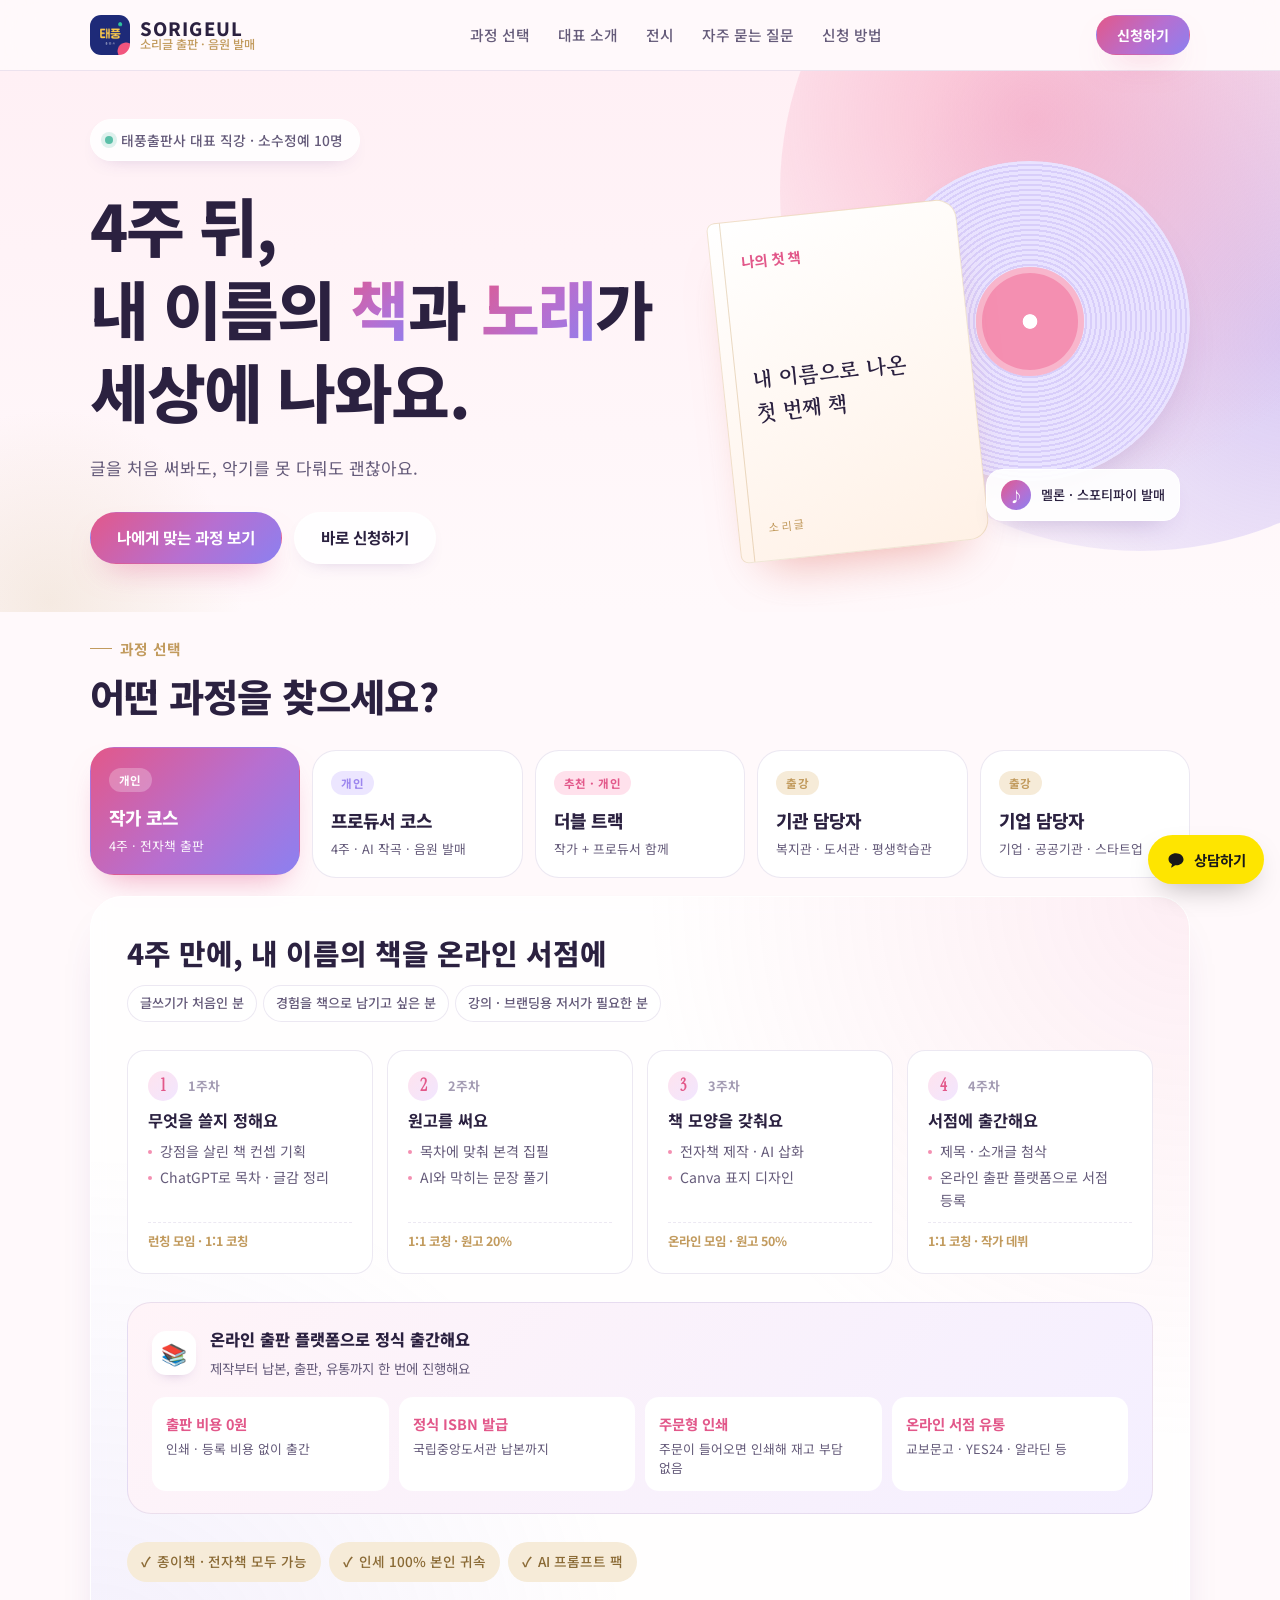
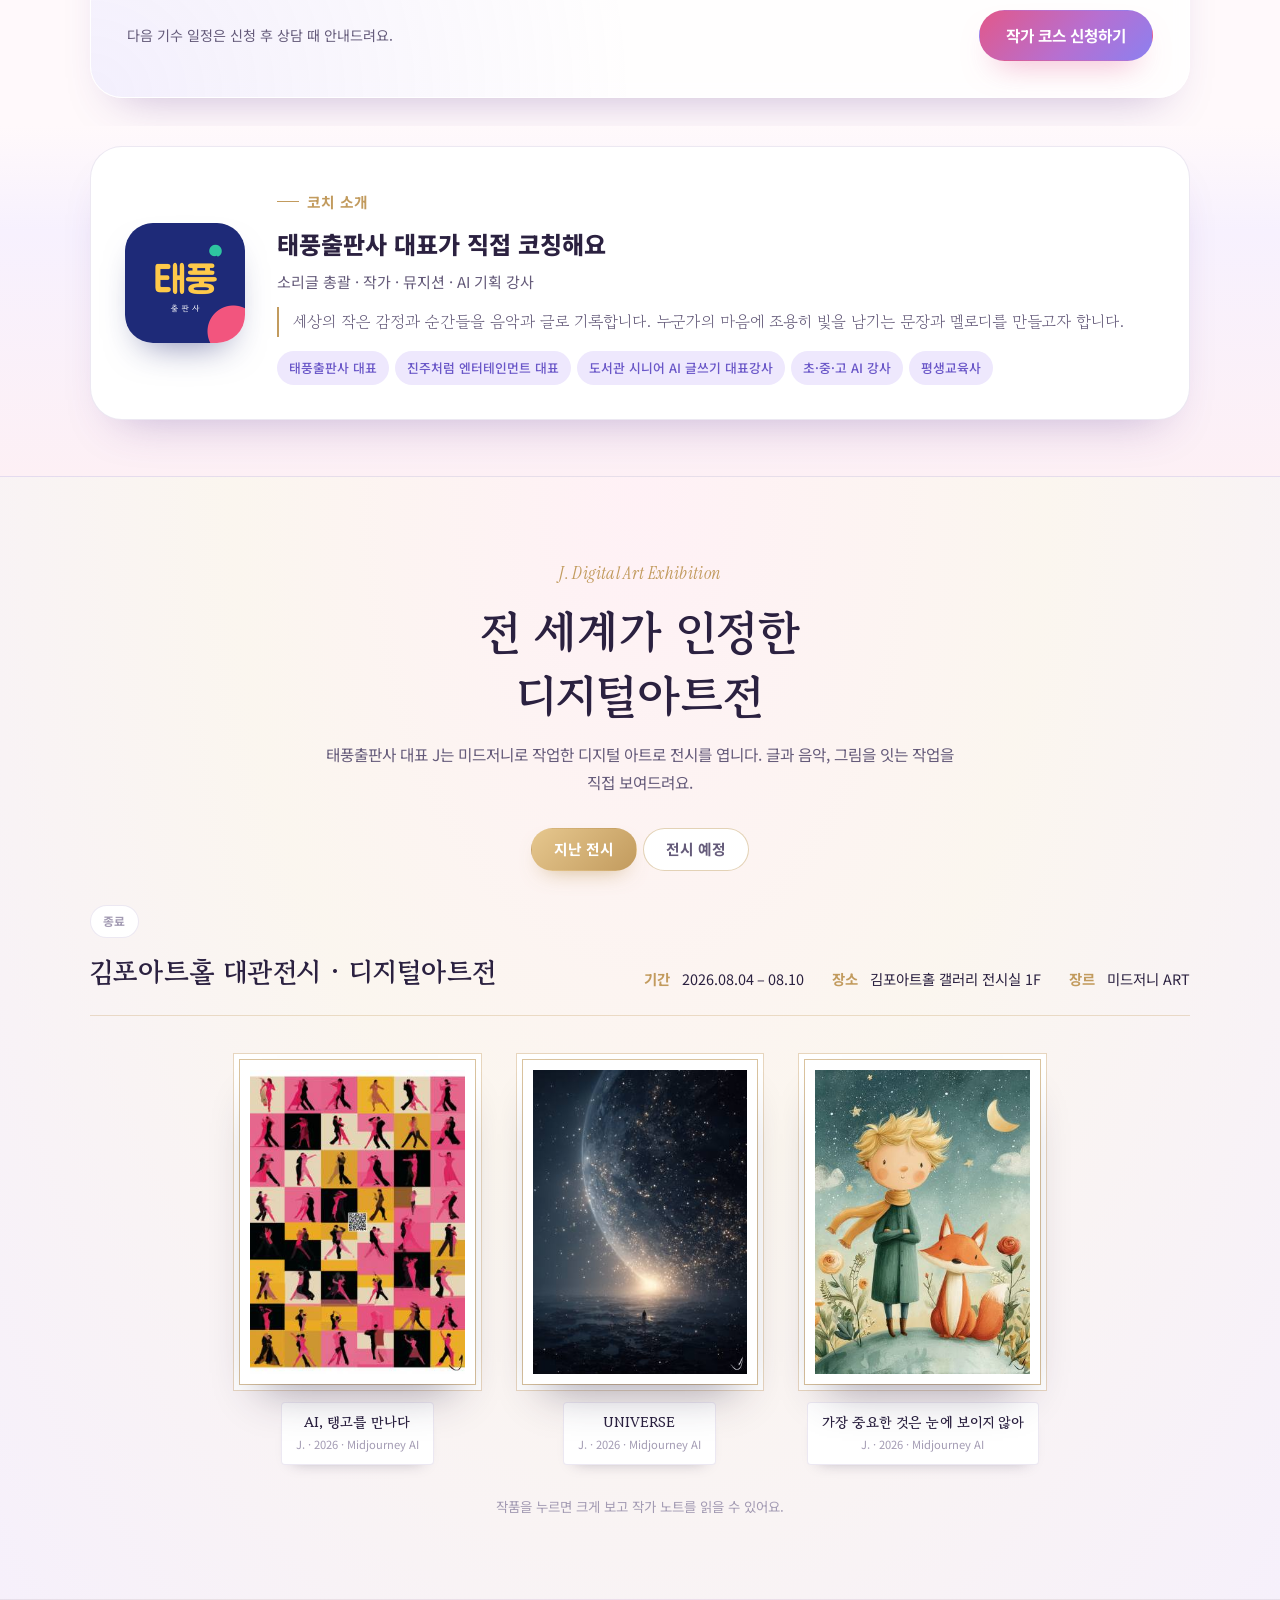
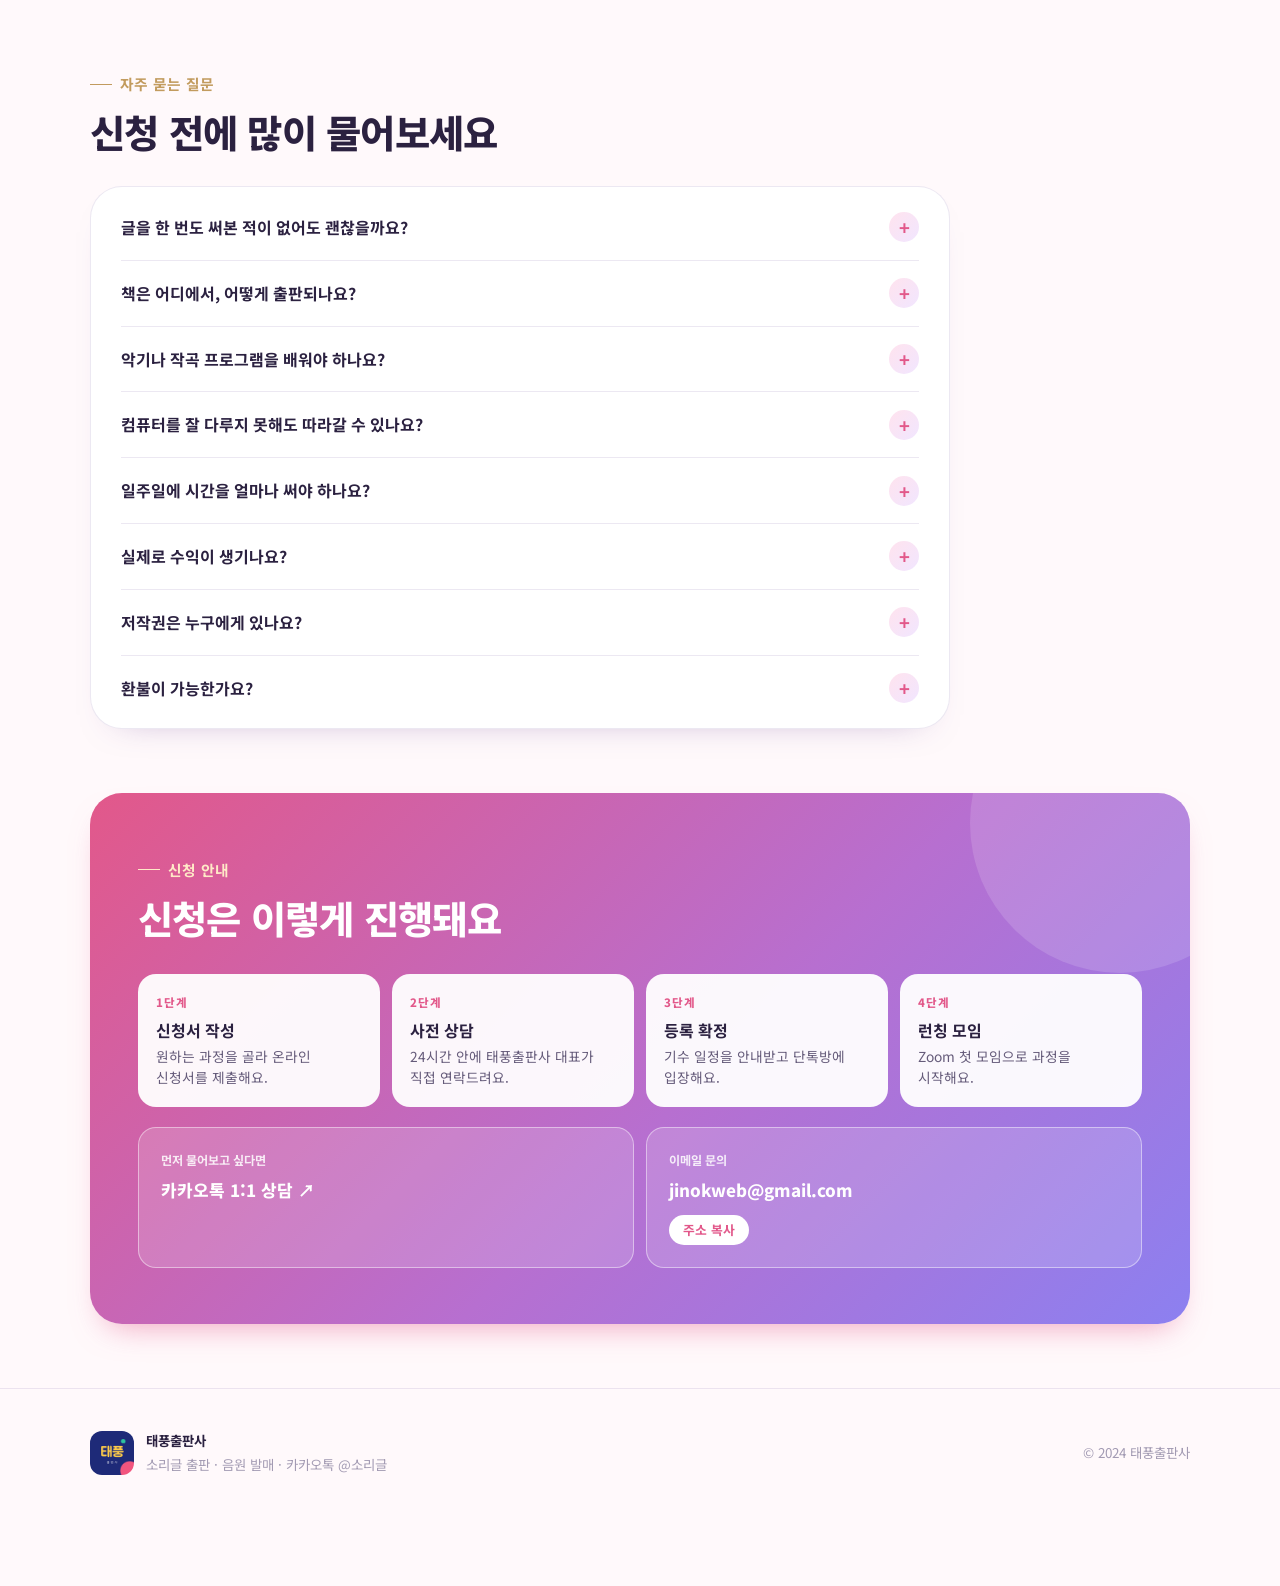
==== index.html @ a5bc56fc "신청하기 버튼 누르면 상담 선택창 바로 열기" ====
<!doctype html>
<html lang="ko">
<head>
<meta charset="utf-8">
<meta name="viewport" content="width=device-width, initial-scale=1, viewport-fit=cover">
<meta name="description" content="태풍출판사 대표가 직접 이끄는 소수정예 AI 전자책 출판 · 음원 발매 과정. 4주 만에 교보·YES24 출간, 멜론·스포티파이 발매.">
<meta property="og:title" content="소리글 · 태풍출판사">
<meta property="og:description" content="4주 뒤, 내 이름의 책과 노래가 세상에 나와요.">
<meta property="og:url" content="https://www.sorigeul.co.kr">
<meta property="og:type" content="website">
<link rel="canonical" href="https://www.sorigeul.co.kr">
<title>소리글 · 태풍출판사</title>
<meta name="color-scheme" content="light">
<link rel="preconnect" href="https://fonts.googleapis.com">
<link rel="preconnect" href="https://fonts.gstatic.com" crossorigin>
<link rel="stylesheet" href="https://fonts.googleapis.com/css2?family=Noto+Sans+KR:wght@400;500;700;800&family=Gowun+Batang:wght@400;700&family=Instrument+Serif:ital@0;1&display=swap">
<style>
/* Layout: 블러시 로즈 → 라벤더 그라데이션 위에 반투명 화이트 카드. 딥 플럼 잉크와 샴페인 골드로 고급스럽게.
   흐름: 무엇인가(히어로) → 어떤 과정(5개 카드) → 진행·가격(패널) → 증거(숫자·후기) → 디렉터 J 작품 → 질문 → 신청. 라이트 단일 테마. */
:root{
  color-scheme:light;
  --bg:#FFF9FB;
  --blush:#FDEAF1;
  --lav:#EEE8FD;
  --glass:rgba(255,255,255,.78);
  --card:#FFFFFF;
  --plum:#2B2140;
  --ink-2:#655B7A;
  --ink-3:#A39BB3;
  --line:rgba(120,90,160,.14);
  --rose:#E2588A;
  --rose-2:#F48FB1;
  --rose-soft:#FFE1EC;
  --lilac:#9C86EE;
  --lilac-soft:#ECE6FF;
  --gold:#C29B5E;
  --gold-soft:#F6EBD8;
  --mint:#5BBFA8;
  --grad:linear-gradient(135deg,#E2588A 0%,#B76FD0 55%,#8C80F0 100%);
  --grad-soft:linear-gradient(135deg,#FFE3EE 0%,#F1E6FF 100%);
  --shadow:0 24px 48px -28px rgba(90,50,140,.38);
  --shadow-rose:0 16px 32px -16px rgba(226,88,138,.6);
  --f-sans:"Noto Sans KR","Apple SD Gothic Neo","Malgun Gothic",system-ui,sans-serif;
  --f-serif:"Gowun Batang","Nanum Myeongjo",serif;
  --f-latin:"Instrument Serif",Georgia,serif;
  --r-xl:32px; --r-lg:24px; --r-md:18px;
  --w:1140px;
}
*{box-sizing:border-box}
[hidden]{display:none!important}
body{margin:0}
img{max-width:100%}
html{scroll-behavior:smooth;scroll-padding-top:84px}
@media (prefers-reduced-motion:reduce){html{scroll-behavior:auto}*{animation:none!important;transition:none!important}}
body{background:var(--bg);color:var(--plum);font-family:var(--f-sans);font-size:16px;line-height:1.75;word-break:keep-all;overflow-wrap:break-word;-webkit-font-smoothing:antialiased}
a{color:inherit}
h1,h2,h3,h4{margin:0;text-wrap:balance}
p{margin:0}
ul,ol{margin:0;padding:0;list-style:none}
button{font-family:inherit}
:focus-visible{outline:2px solid var(--rose);outline-offset:3px;border-radius:8px}

.wrap{max-width:var(--w);margin:0 auto;padding-left:max(20px,env(safe-area-inset-left,0px));padding-right:max(20px,env(safe-area-inset-right,0px))}
section{padding-block:64px;position:relative}
@media (max-width:640px){section{padding-block:40px}body{font-size:15px}}
.eyebrow{display:inline-flex;align-items:center;gap:8px;font-family:var(--f-sans);font-weight:700;font-size:.92rem;letter-spacing:.02em;color:var(--gold);margin-bottom:8px}
.eyebrow::before{content:"";width:22px;height:1px;background:var(--gold)}
.h2{font-weight:800;font-size:clamp(1.6rem,3.6vw,2.4rem);line-height:1.38;letter-spacing:-.02em}
.h2 em{font-style:normal;background:var(--grad);-webkit-background-clip:text;background-clip:text;color:transparent}
.sec-head{margin-bottom:28px}
.sec-head .lead{margin-top:12px;color:var(--ink-2);max-width:56ch}
@media (max-width:640px){.sec-head{margin-bottom:0}}

.btn{display:inline-flex;align-items:center;justify-content:center;gap:8px;font:700 .98rem/1 var(--f-sans);text-decoration:none;padding:17px 26px;border-radius:999px;border:1px solid transparent;cursor:pointer;transition:transform .2s ease,box-shadow .2s ease}
.btn:hover{transform:translateY(-2px)}
.btn-grad{background:var(--grad);color:#fff;box-shadow:var(--shadow-rose)}
.btn-glass{background:rgba(255,255,255,.85);border-color:rgba(255,255,255,.9);color:var(--plum);box-shadow:0 8px 20px -14px rgba(90,50,140,.35)}
.btn-plum{background:var(--plum);color:#fff}

/* header */
header{position:sticky;top:env(safe-area-inset-top,0px);z-index:40;background:rgba(255,249,251,.82);backdrop-filter:blur(16px);-webkit-backdrop-filter:blur(16px);border-bottom:1px solid var(--line)}
.nav{display:flex;align-items:center;justify-content:space-between;height:70px;gap:16px}
.logo{display:flex;align-items:center;gap:10px;text-decoration:none}
.logo img{width:40px;height:40px;border-radius:11px;display:block}
.logo b{display:block;font-weight:800;font-size:1.2rem;line-height:1.1}
.logo b.wm{letter-spacing:.06em;font-size:1.15rem}
.logo small{display:block;font-size:.76rem;font-weight:500;color:var(--gold);line-height:1.1}
.menu{display:flex;gap:28px;font-size:.92rem;font-weight:500;color:var(--ink-2)}
.menu a{text-decoration:none}
.menu a:hover{color:var(--rose)}
.nav-r{display:flex;align-items:center;gap:10px}
.nav-r .btn{padding:12px 20px;font-size:.88rem}
.burger{display:none;width:44px;height:44px;border-radius:14px;border:1px solid var(--line);background:#fff;cursor:pointer;place-items:center}
.burger span{display:block;width:18px;height:2px;border-radius:2px;background:var(--plum);position:relative}
.burger span::before,.burger span::after{content:"";position:absolute;left:0;width:18px;height:2px;border-radius:2px;background:var(--plum);transition:transform .2s}
.burger span::before{top:-6px}.burger span::after{top:6px}
.burger[aria-expanded="true"] span{background:transparent}
.burger[aria-expanded="true"] span::before{transform:translateY(6px) rotate(45deg)}
.burger[aria-expanded="true"] span::after{transform:translateY(-6px) rotate(-45deg)}
.drawer{border-top:1px solid var(--line);background:#fff}
.drawer ul{display:grid;padding-block:6px 14px}
.drawer a{display:block;padding:14px 4px;text-decoration:none;font-size:1.02rem;font-weight:500;border-bottom:1px solid var(--line)}
.drawer .btn{width:100%;margin:0 0 18px}
@media (max-width:920px){.menu{display:none}.burger{display:grid}}
@media (max-width:420px){.nav-r .btn{display:none}}
@media (min-width:921px){.drawer{display:none!important}}

/* hero */
.hero{padding-block:48px 48px;overflow:hidden;background:linear-gradient(180deg,#FFF0F5 0%,var(--bg) 100%)}
.hero::before{content:"";position:absolute;width:720px;height:720px;right:-220px;top:-240px;border-radius:50%;background:radial-gradient(circle at 35% 40%,rgba(244,143,177,.55),transparent 60%),radial-gradient(circle at 72% 70%,rgba(156,134,238,.4),transparent 60%);pointer-events:none}
.hero::after{content:"";position:absolute;width:420px;height:420px;left:-160px;bottom:-200px;border-radius:50%;background:radial-gradient(circle,rgba(194,155,94,.16),transparent 65%);pointer-events:none}
.hero-grid{position:relative;z-index:1;display:grid;grid-template-columns:1.1fr .9fr;gap:40px;align-items:center}
@media (max-width:900px){.hero-grid{grid-template-columns:1fr;gap:28px}}
.badge{display:inline-flex;align-items:center;gap:8px;background:rgba(255,255,255,.88);border:1px solid #fff;border-radius:999px;padding:8px 16px 8px 10px;font-size:.86rem;font-weight:500;color:var(--ink-2);box-shadow:0 8px 20px -14px rgba(90,50,140,.35)}
.badge i{width:8px;height:8px;border-radius:50%;background:var(--mint);box-shadow:0 0 0 4px rgba(91,191,168,.2);margin-left:4px}
.hero h1{font-weight:800;font-size:clamp(2.2rem,5.6vw,4rem);line-height:1.3;letter-spacing:-.03em;margin-top:22px}
.hero h1 em{font-style:normal;background:var(--grad);-webkit-background-clip:text;background-clip:text;color:transparent}
.hero .sub{margin-top:20px;font-size:1.06rem;color:var(--ink-2);max-width:40ch}
.hero-cta{display:flex;flex-wrap:wrap;gap:12px;margin-top:30px}
@media (max-width:520px){.hero-cta .btn{flex:1 1 100%}}
.duo{position:relative;height:420px;min-width:0}
@media (max-width:900px){.duo{height:300px;max-width:420px;width:100%;margin:0 auto}}
.record{position:absolute;right:0;top:30px;width:min(320px,74%);aspect-ratio:1;border-radius:50%;background:repeating-radial-gradient(circle,#D8CEFA 0 2px,#E9E3FF 2px 5px);box-shadow:var(--shadow);animation:spin 22s linear infinite}
.record::after{content:"";position:absolute;inset:33%;border-radius:50%;background:radial-gradient(circle,#fff 0 9%,var(--rose-2) 10% 100%);box-shadow:inset 0 0 0 6px rgba(255,255,255,.35)}
@keyframes spin{to{transform:rotate(360deg)}}
.book{position:absolute;left:2%;bottom:0;width:min(250px,58%);aspect-ratio:3/4.1;border-radius:8px 20px 20px 8px;background:linear-gradient(160deg,#FFFFFF 0%,#FFF1E6 100%);border:1px solid rgba(194,155,94,.25);box-shadow:0 30px 50px -28px rgba(226,120,110,.6);padding:28px 22px 22px 30px;display:flex;flex-direction:column;justify-content:space-between;transform:rotate(-6deg)}
.book::before{content:"";position:absolute;left:12px;top:0;bottom:0;width:1px;background:rgba(194,155,94,.35)}
.book small{font-weight:700;color:var(--rose);font-size:.9rem}
.book strong{font-family:var(--f-serif);font-size:clamp(1.05rem,2.6vw,1.35rem);line-height:1.5}
.book span{font-size:.7rem;letter-spacing:.2em;color:var(--gold)}
.chip-float{position:absolute;right:2%;bottom:30px;display:flex;align-items:center;gap:10px;background:rgba(255,255,255,.92);border:1px solid #fff;border-radius:16px;padding:10px 14px;font-size:.82rem;font-weight:500;box-shadow:0 14px 28px -18px rgba(90,50,140,.45)}
.chip-float i{width:30px;height:30px;border-radius:50%;background:var(--grad);display:grid;place-items:center;color:#fff;font-style:normal;font-size:.9rem}

/* course picker */
.picker{padding-top:16px;padding-bottom:28px;background:var(--bg)}
#works{padding-top:20px;padding-bottom:56px}
@media (max-width:640px){#works{padding-bottom:36px}}
.cards{display:grid;grid-template-columns:repeat(5,1fr);gap:12px}
@media (max-width:900px){.cards{grid-template-columns:repeat(2,1fr)}.pc.double{grid-column:span 2}}
.pc{position:relative;display:flex;flex-direction:column;align-items:flex-start;gap:6px;text-align:left;background:var(--card);border:1px solid var(--line);border-radius:var(--r-lg);padding:20px 18px 18px;cursor:pointer;transition:transform .2s ease,box-shadow .2s ease,border-color .2s ease;min-width:0;color:var(--plum)}
.pc:hover{transform:translateY(-3px);box-shadow:var(--shadow)}
.pc .who{font-size:.72rem;font-weight:700;letter-spacing:.04em;padding:4px 10px;border-radius:999px;background:var(--lilac-soft);color:var(--lilac)}
.pc.inst .who,.pc.biz .who{background:var(--gold-soft);color:var(--gold)}
.pc.double .who{background:var(--rose-soft);color:var(--rose)}
.pc b{font-weight:800;font-size:1.12rem;margin-top:6px}
.pc small{font-size:.8rem;color:var(--ink-2);line-height:1.5}
.pc .price-mini{margin-top:auto;padding-top:8px;font-size:.84rem;font-weight:700;color:var(--rose)}
.pc.inst .price-mini,.pc.biz .price-mini{color:var(--gold)}
.pc[aria-selected="true"]{background:var(--grad);border-color:transparent;color:#fff;box-shadow:var(--shadow-rose);transform:translateY(-3px)}
.pc[aria-selected="true"] small,.pc[aria-selected="true"] .price-mini{color:rgba(255,255,255,.92)}
.pc[aria-selected="true"] .who{background:rgba(255,255,255,.25);color:#fff}

.panel{margin-top:18px;background:var(--glass);backdrop-filter:blur(10px);-webkit-backdrop-filter:blur(10px);border:1px solid #fff;border-radius:var(--r-xl);padding:36px;box-shadow:var(--shadow);display:grid;gap:28px;background-image:radial-gradient(circle at 100% 0%,rgba(244,143,177,.14),transparent 40%),radial-gradient(circle at 0% 100%,rgba(156,134,238,.12),transparent 40%)}
@media (max-width:640px){.panel{padding:24px 18px;border-radius:var(--r-lg)}}
.p-head{display:grid;grid-template-columns:1fr auto;gap:20px;align-items:end}
@media (max-width:640px){.p-head{grid-template-columns:1fr}}
.p-head h3{font-weight:800;font-size:clamp(1.35rem,2.8vw,1.8rem);line-height:1.4}
.tags{display:flex;flex-wrap:wrap;gap:6px;margin-top:12px}
.tags span{font-size:.82rem;font-weight:500;padding:6px 12px;border-radius:999px;background:#fff;border:1px solid var(--line);color:var(--ink-2)}
.price-box{background:#fff;border:1px solid var(--line);border-radius:var(--r-md);padding:16px 22px;text-align:right;min-width:190px}
@media (max-width:640px){.price-box{text-align:left}}
.price-box s{font-size:.82rem;color:var(--ink-3)}
.price-box b{display:block;font-weight:800;font-size:2.1rem;line-height:1.15;background:var(--grad);-webkit-background-clip:text;background-clip:text;color:transparent;font-variant-numeric:tabular-nums}
.price-box b small{font-size:1rem}
.price-box em{font-style:normal;font-size:.74rem;font-weight:700;color:var(--gold)}
.steps4{display:grid;grid-template-columns:repeat(4,1fr);gap:14px;position:relative}
.steps4.three{grid-template-columns:repeat(3,1fr)}
@media (max-width:900px){.steps4,.steps4.three{grid-template-columns:repeat(2,1fr)}}
@media (max-width:520px){.steps4,.steps4.three{grid-template-columns:1fr}}
.st{background:#fff;border:1px solid var(--line);border-radius:var(--r-md);padding:20px;display:flex;flex-direction:column;gap:8px;min-width:0}
.st .num{display:flex;align-items:center;gap:10px;font-size:.8rem;font-weight:700;color:var(--ink-3)}
.st .num i{width:30px;height:30px;border-radius:50%;background:var(--grad-soft);color:var(--rose);display:grid;place-items:center;font-style:normal;font-family:var(--f-latin);font-size:1.05rem}
.st h4{font-weight:700;font-size:1.02rem;line-height:1.45}
.st li{font-size:.88rem;color:var(--ink-2);line-height:1.6;padding-left:12px;position:relative;margin-bottom:3px}
.st li::before{content:"";position:absolute;left:0;top:.68em;width:4px;height:4px;border-radius:50%;background:var(--rose-2)}
.st .out{margin-top:auto;font-size:.78rem;font-weight:700;color:var(--gold);padding-top:8px;border-top:1px dashed var(--line)}
.facts{display:grid;grid-template-columns:repeat(4,1fr);gap:12px}
@media (max-width:780px){.facts{grid-template-columns:repeat(2,1fr)}}
.facts div{background:#fff;border:1px solid var(--line);border-radius:var(--r-md);padding:16px 18px;min-width:0}
.facts small{display:block;font-size:.76rem;font-weight:700;color:var(--gold)}
.facts b{font-weight:500;font-size:.92rem;line-height:1.55}
.perks{display:flex;flex-wrap:wrap;gap:8px}
.perks span{display:inline-flex;align-items:center;gap:6px;font-size:.85rem;font-weight:500;padding:8px 14px;border-radius:999px;background:var(--gold-soft);color:#8A6A35}
.perks span::before{content:"✓";font-weight:700}
.p-foot{display:flex;justify-content:space-between;align-items:center;gap:14px;flex-wrap:wrap}
.p-foot p{font-size:.88rem;color:var(--ink-2);flex:1 1 260px}
@media (max-width:520px){.p-foot .btn{width:100%}}
.dbl{display:grid;grid-template-columns:1fr 1fr;gap:14px}
@media (max-width:640px){.dbl{grid-template-columns:1fr}}
.dbl div{background:#fff;border:1px solid var(--line);border-radius:var(--r-md);padding:22px;min-width:0}
.dbl h4{font-weight:700;font-size:1.05rem;margin-bottom:4px}
.dbl p{font-size:.88rem;color:var(--ink-2)}
.dbl a{display:inline-block;margin-top:10px;font-size:.86rem;font-weight:700;color:var(--rose);text-decoration:none}

.panel{scroll-margin-top:90px}
.cards .panel{grid-column:1/-1;margin-top:4px}
.fab-wrap{position:fixed;right:calc(16px + env(safe-area-inset-right,0px));bottom:calc(16px + env(safe-area-inset-bottom,0px));z-index:30;display:flex;flex-direction:column;align-items:flex-end;gap:10px}
.fab-wrap .fab{position:static;border:0;cursor:pointer;font-family:var(--f-sans)}
.fab-sheet{width:min(300px,calc(100vw - 32px));background:#fff;border:1px solid var(--line);border-radius:22px;padding:14px;box-shadow:0 24px 50px -20px rgba(43,33,64,.45);display:grid;gap:8px;animation:pop .18s ease-out}
@keyframes pop{from{transform:translateY(8px);opacity:.6}}
.fs-q{font-size:.86rem;font-weight:700;color:var(--ink-2);padding:2px 6px 4px}
.fs-opt{display:grid;grid-template-columns:40px 1fr auto;gap:12px;align-items:center;padding:12px;border-radius:16px;background:var(--bg);border:1px solid var(--line);text-decoration:none;color:var(--plum);transition:border-color .2s,background .2s}
.fs-opt:hover{border-color:var(--rose-2);background:#fff}
.fs-ic{width:40px;height:40px;border-radius:12px;background:var(--grad-soft);display:grid;place-items:center;font-size:1.1rem}
.fs-opt b{display:block;font-size:.95rem;font-weight:700;line-height:1.3}
.fs-opt small{font-size:.76rem;color:var(--ink-3)}
.fs-opt i{font-style:normal;color:var(--rose);font-weight:700}
.pub{background:linear-gradient(135deg,#FFF4F8,#F4EFFF);border:1px solid var(--line);border-radius:var(--r-lg);padding:22px 24px;display:grid;gap:16px}
.pub-head{display:flex;gap:14px;align-items:center}
.pub-ic{width:44px;height:44px;border-radius:14px;background:#fff;display:grid;place-items:center;font-size:1.3rem;flex:none;box-shadow:0 6px 14px -10px rgba(90,50,140,.5)}
.pub-head b{display:block;font-weight:800;font-size:1.02rem}
.pub-head small{font-size:.84rem;color:var(--ink-2)}
.pub-list{display:grid;grid-template-columns:repeat(4,1fr);gap:10px}
@media (max-width:860px){.pub-list{grid-template-columns:1fr 1fr}}
.pub-list li{background:#fff;border-radius:14px;padding:14px;display:flex;flex-direction:column;gap:2px;min-width:0}
.pub-list b{font-size:.9rem;font-weight:700;color:var(--rose)}
.pub-list span{font-size:.8rem;color:var(--ink-2);line-height:1.5}
/* proof */
.proof-band{background:var(--grad);color:#fff;border-radius:var(--r-xl);padding:36px;display:grid;grid-template-columns:repeat(4,1fr);gap:16px;box-shadow:var(--shadow-rose);margin-bottom:28px}
@media (max-width:760px){.proof-band{grid-template-columns:repeat(2,1fr);padding:26px 20px}}
.proof-band b{display:block;font-weight:800;font-size:clamp(1.9rem,4vw,2.6rem);line-height:1.1;font-variant-numeric:tabular-nums}
.proof-band span{font-size:.86rem;opacity:.88}
.reviews{display:grid;grid-template-columns:repeat(3,1fr);gap:16px}
@media (max-width:900px){.reviews{grid-template-columns:1fr}}
.review{margin:0;background:#fff;border:1px solid var(--line);border-radius:var(--r-lg);padding:28px;display:flex;flex-direction:column;justify-content:space-between;gap:20px;box-shadow:0 16px 36px -30px rgba(90,50,140,.5)}
.review .stars{color:var(--gold);letter-spacing:3px;font-size:.92rem}
.review q{display:block;margin-top:10px;font-family:var(--f-serif);font-size:1.02rem;line-height:1.85;quotes:none}
.review figcaption{display:flex;align-items:center;gap:12px}
.av{width:42px;height:42px;border-radius:50%;display:grid;place-items:center;font-weight:700;color:#fff;flex:none;background:var(--grad)}
.review figcaption b{display:block;font-weight:700;font-size:.94rem;line-height:1.3}
.review figcaption span{font-size:.82rem;color:var(--ink-2)}

/* director & works */
.works-bg{background:linear-gradient(180deg,var(--bg) 0%,#F7F1FE 30%,#FDF0F5 100%)}
.director{display:grid;grid-template-columns:auto 1fr;gap:32px;align-items:center;background:#fff;border:1px solid var(--line);border-radius:var(--r-xl);padding:34px;box-shadow:var(--shadow);margin-bottom:0}
@media (max-width:720px){.director{grid-template-columns:1fr;padding:26px 20px;gap:18px;margin-bottom:28px}}
.dj{width:120px;height:120px;border-radius:28px;overflow:hidden;box-shadow:0 18px 36px -18px rgba(31,39,113,.6)}
.dj img{width:100%;height:100%;display:block}
@media (max-width:720px){.dj{width:84px;height:84px;border-radius:20px}}
.director h3{font-weight:800;font-size:1.5rem}
.director .role{color:var(--ink-2);font-size:.94rem;margin:4px 0 12px}
.director blockquote{margin:0 0 14px;font-family:var(--f-serif);font-size:1rem;line-height:1.85;color:var(--ink-2);padding-left:14px;border-left:2px solid var(--gold)}
.creds{display:flex;flex-wrap:wrap;gap:6px}
.creds span{font-size:.8rem;font-weight:500;padding:6px 12px;border-radius:999px;background:var(--lav);color:#6A57C8}

.w-title{display:flex;align-items:baseline;justify-content:space-between;gap:12px;flex-wrap:wrap;margin-bottom:22px}
.w-title h3{font-weight:800;font-size:1.35rem}
.w-title span{font-weight:700;color:var(--gold);font-size:.92rem}
.block{margin-bottom:72px}
@media (max-width:640px){.block{margin-bottom:52px}}

.expo{display:grid;grid-template-columns:.8fr 1.2fr;gap:28px;background:#fff;border:1px solid var(--line);border-radius:var(--r-xl);padding:30px;box-shadow:var(--shadow)}
@media (max-width:900px){.expo{grid-template-columns:1fr;padding:22px 18px}}
.expo-info{min-width:0;display:flex;flex-direction:column;gap:10px}
.expo-info .status{align-self:flex-start;font-size:.74rem;font-weight:700;padding:5px 12px;border-radius:999px;background:var(--gold-soft);color:#8A6A35}
.expo-info h4{font-weight:800;font-size:clamp(1.25rem,2.6vw,1.55rem);line-height:1.45}
.expo-info p{color:var(--ink-2);font-size:.92rem}
.expo-info dl{margin:8px 0 0}
.expo-info dl div{display:grid;grid-template-columns:52px 1fr;gap:10px;padding:9px 0;border-top:1px solid var(--line);font-size:.88rem}
.expo-info dt{color:var(--rose);font-weight:700}
.expo-info dd{margin:0}
.artworks{display:grid;grid-template-columns:repeat(3,1fr);gap:16px;min-width:0}
@media (max-width:560px){.artworks{grid-template-columns:1fr 1fr}.artworks .art:first-child{grid-column:span 2}}
.art{margin:0;min-width:0}
.art .frame{background:linear-gradient(160deg,#fff,var(--gold-soft));padding:8px;border-radius:6px;box-shadow:0 18px 30px -20px rgba(90,50,140,.5)}
.art img{display:block;width:100%;aspect-ratio:297/420;object-fit:cover;border-radius:2px;max-width:100%}
.artworks .art:first-child img{aspect-ratio:297/420}
@media (max-width:560px){.artworks .art:first-child img{aspect-ratio:4/5}}
.art figcaption{margin-top:10px}
.art figcaption b{display:block;font-family:var(--f-serif);font-weight:700;font-size:.92rem;line-height:1.45}
.art figcaption span{display:block;font-size:.76rem;color:var(--ink-3);line-height:1.55}

.shelf{display:grid;grid-template-columns:repeat(auto-fill,minmax(110px,128px));gap:20px 18px}
@media (min-width:1000px){.shelf{grid-template-columns:repeat(10,1fr);gap:20px 14px}}
@media (max-width:520px){.shelf{grid-template-columns:repeat(3,1fr);gap:16px 12px}}

.book-c{display:flex;flex-direction:column;gap:4px;text-decoration:none;min-width:0}
.bk{display:block;aspect-ratio:3/4.2;background:#fff;border-radius:4px 10px 10px 4px;box-shadow:10px 14px 26px -18px rgba(90,50,140,.6);overflow:hidden;transition:transform .3s ease;margin-bottom:10px;max-width:100%;border:1px solid var(--line)}
.book-c:hover .bk{transform:translateY(-5px) rotate(-1deg)}
.bk img{width:100%;height:100%;object-fit:contain;display:block;background:#fff}
.bk.type{display:flex;flex-direction:column;justify-content:space-between;padding:18px 14px;position:relative;background:linear-gradient(160deg,#3A2D5A,var(--plum));color:#F6EBD8}
.bk.type::before{content:"";position:absolute;inset:8px;border:1px solid rgba(194,155,94,.6);border-radius:2px 6px 6px 2px}
.bk.type.alt{background:var(--grad);color:#fff}
.bk.type.alt::before{border-color:rgba(255,255,255,.55)}
.bk.type em{position:relative;font-style:normal;font-family:var(--f-serif);font-weight:700;font-size:1.05rem;line-height:1.5}
.bk.type i{position:relative;font-style:normal;font-size:.55rem;letter-spacing:.22em;color:var(--gold)}
.bk.type.alt i{color:#fff}
.book-c b{font-weight:700;font-size:.8rem;line-height:1.4}
.book-c small{font-size:.68rem;color:var(--ink-3)}

.discs{display:grid;grid-template-columns:repeat(auto-fill,minmax(120px,140px));gap:20px 26px}

@media (max-width:520px){.discs{grid-template-columns:repeat(3,1fr);gap:16px 18px}}
.disc-c{display:flex;flex-direction:column;gap:3px;text-decoration:none;min-width:0}
.sl{position:relative;display:block;aspect-ratio:1;margin-bottom:12px;max-width:88%}
.sl::after{content:"";position:absolute;top:5%;bottom:5%;right:-12%;width:90%;border-radius:50%;background:repeating-radial-gradient(circle,#D8CEFA 0 2px,#E9E3FF 2px 4px);z-index:0;transition:transform .35s ease}
.sl::before{content:"";position:absolute;top:50%;right:-12%;width:28%;aspect-ratio:1;transform:translate(-112%,-50%);border-radius:50%;background:var(--rose-2);z-index:0;transition:transform .35s ease}
.disc-c:hover .sl::after{transform:translateX(10%)}
.disc-c:hover .sl::before{transform:translate(-80%,-50%)}
.sl img{position:relative;z-index:1;width:100%;height:100%;object-fit:cover;display:block;border-radius:6px;box-shadow:8px 12px 22px -14px rgba(90,50,140,.6)}
.disc-c small{font-weight:700;font-size:.7rem;color:var(--gold)}
.disc-c b{font-weight:700;font-size:.8rem;line-height:1.4}
.disc-c .go{font-size:.68rem;color:var(--ink-3)}
.also{display:flex;flex-wrap:wrap;gap:8px;margin-top:28px;align-items:center}
.also span{font-weight:700;font-size:.88rem;color:var(--gold);margin-right:4px}
.also a{text-decoration:none;font-size:.84rem;font-weight:500;padding:8px 14px;border-radius:999px;background:#fff;border:1px solid var(--line)}
.also a:hover{border-color:var(--rose-2);color:var(--rose)}

.channels{display:grid;grid-template-columns:repeat(3,1fr);gap:12px;margin-top:16px}
@media (max-width:820px){.channels{grid-template-columns:1fr}}
.ch{display:grid;grid-template-columns:42px 1fr auto;gap:12px;align-items:center;padding:14px 16px;border-radius:var(--r-md);background:#fff;border:1px solid var(--line);text-decoration:none;color:var(--plum);min-width:0}
.ch:hover{border-color:var(--rose-2)}
.ch .yt{width:42px;height:42px;border-radius:12px;background:#FF0033;color:#fff;display:grid;place-items:center;font-size:.9rem}
.ch b{display:block;font-size:.92rem;font-weight:700;line-height:1.3}
.ch small{font-size:.76rem;color:var(--ink-3)}
.ch i{font-style:normal;color:var(--rose);font-weight:700}

/* gallery (exhibition) — light */
.gallery{background:radial-gradient(ellipse at 50% 0%,#FFF1F6 0%,#FBF6EF 45%,#F6F0FB 100%);color:var(--plum);padding-block:80px;overflow:hidden;border-top:1px solid var(--line);border-bottom:1px solid var(--line)}
@media (max-width:640px){.gallery{padding-block:52px}}
.g-head{text-align:center;max-width:640px;margin:0 auto 32px}
.g-eyebrow{display:inline-block;font-family:var(--f-latin);font-style:italic;font-size:1.15rem;color:var(--gold);letter-spacing:.02em}
.g-head h2{font-family:var(--f-serif);font-weight:700;font-size:clamp(1.9rem,4.4vw,2.9rem);line-height:1.38;margin:10px 0 14px;color:var(--plum)}
.g-head p{color:var(--ink-2);font-size:.98rem}
.g-tabs{display:flex;justify-content:center;gap:6px;margin-bottom:34px}
.g-tab{font:700 .92rem/1 var(--f-sans);padding:13px 22px;border-radius:999px;border:1px solid rgba(194,155,94,.45);background:#fff;color:var(--ink-2);cursor:pointer;transition:background .2s,color .2s}
.g-tab:hover{border-color:var(--gold);color:var(--plum)}
.g-tab[aria-selected="true"]{background:linear-gradient(135deg,#E6C78E,#C29B5E);color:#fff;border-color:transparent;box-shadow:0 10px 22px -12px rgba(194,155,94,.8)}
.badge-gold{align-self:flex-start;display:inline-block;font-size:.74rem;font-weight:700;letter-spacing:.04em;padding:5px 12px;border-radius:999px;background:var(--gold-soft);color:#8A6A35;border:1px solid rgba(194,155,94,.35)}
.badge-gold.muted{background:#fff;color:var(--ink-3);border-color:var(--line)}
.next{display:grid;grid-template-columns:.85fr 1.15fr;gap:48px;align-items:center;background:#fff;border:1px solid rgba(194,155,94,.3);border-radius:28px;padding:40px;box-shadow:var(--shadow)}
@media (max-width:860px){.next{grid-template-columns:1fr;gap:28px;padding:26px 20px}}
.next-art{position:relative;justify-self:center;width:min(250px,72%)}
.next-frame{background:#fff;padding:12px;box-shadow:0 26px 50px -24px rgba(43,33,64,.45),0 0 0 1px rgba(194,155,94,.55);position:relative}
.next-frame img{display:block;width:100%;aspect-ratio:297/420;object-fit:cover;filter:blur(6px) saturate(1.1);max-width:100%}
.next-frame::after{content:"";position:absolute;inset:12px;background:linear-gradient(180deg,rgba(255,255,255,.1),rgba(43,33,64,.35))}
.next-tag{position:absolute;left:50%;top:50%;transform:translate(-50%,-50%);font-family:var(--f-latin);font-style:italic;font-size:1.6rem;color:#fff;white-space:nowrap;text-shadow:0 2px 12px rgba(0,0,0,.45)}
.next-info{display:flex;flex-direction:column;gap:14px;min-width:0}
.next-info h3{font-family:var(--f-serif);font-weight:700;font-size:clamp(1.5rem,3vw,2rem);line-height:1.35;color:var(--plum)}
.next-info h3 small{display:block;font-family:var(--f-sans);font-weight:500;font-size:.95rem;color:var(--gold);margin-top:4px}
.next-info p{color:var(--ink-2);font-size:.95rem}
.label-list{margin:4px 0 0;display:grid}
.label-list div{display:grid;grid-template-columns:56px 1fr;gap:12px;padding:10px 0;border-top:1px solid rgba(194,155,94,.25);font-size:.9rem}
.label-list dt{color:var(--gold);font-weight:700}
.label-list dd{margin:0;color:var(--plum)}
.label-list.inline{grid-template-columns:repeat(3,auto);gap:0 28px}
.label-list.inline div{grid-template-columns:auto auto;border-top:0;padding:4px 0}
@media (max-width:760px){.label-list.inline{grid-template-columns:1fr}.label-list.inline div{grid-template-columns:56px 1fr;gap:12px}}
.next-cta{display:flex;flex-wrap:wrap;gap:10px;margin-top:8px}
.btn-gold,.btn-line-gold{display:inline-flex;align-items:center;font:700 .92rem/1 var(--f-sans);text-decoration:none;padding:15px 22px;border-radius:999px;transition:transform .2s}
.btn-gold{background:linear-gradient(135deg,#E6C78E,#C29B5E);color:#fff}
.btn-line-gold{border:1px solid rgba(194,155,94,.6);color:#8A6A35;background:#fff}
.btn-gold:hover,.btn-line-gold:hover{transform:translateY(-2px)}
@media (max-width:520px){.next-cta a{width:100%;justify-content:center}}
.past-head{display:flex;justify-content:space-between;align-items:flex-end;gap:16px 28px;flex-wrap:wrap;padding-bottom:20px;border-bottom:1px solid rgba(194,155,94,.3);margin-bottom:44px}
.past-head h3{font-family:var(--f-serif);font-weight:700;font-size:clamp(1.3rem,2.6vw,1.7rem);color:var(--plum);margin-top:10px}
.wall{display:grid;grid-template-columns:repeat(3,1fr);gap:48px;align-items:end;max-width:800px;margin:0 auto}
@media (max-width:760px){.wall{grid-template-columns:1fr 1fr;gap:28px 18px}.wall .piece:first-child{grid-column:span 2;width:min(320px,100%);justify-self:center}}
.piece{position:relative;display:flex;flex-direction:column;align-items:center;gap:18px;background:none;border:0;padding:0;cursor:zoom-in;color:inherit;font:inherit;text-align:center;min-width:0}
.spot{display:none}
.pframe{position:relative;display:block;width:100%;background:#fff;padding:10px;box-shadow:0 26px 44px -22px rgba(43,33,64,.45),0 0 0 1px rgba(194,155,94,.6),0 0 0 6px #fff,0 0 0 7px rgba(194,155,94,.35);transition:transform .35s ease}
.piece:hover .pframe{transform:translateY(-6px)}
.pframe img{display:block;width:100%;aspect-ratio:297/420;object-fit:cover;max-width:100%}
.plabel{display:flex;flex-direction:column;gap:2px;padding:10px 14px;background:#fff;color:var(--plum);border:1px solid var(--line);border-radius:4px;box-shadow:0 8px 16px -12px rgba(43,33,64,.4);max-width:100%}
.plabel b{font-family:var(--f-serif);font-weight:700;font-size:.88rem;line-height:1.4}
.plabel i{font-style:normal;font-size:.7rem;color:var(--ink-3)}
.wall-note{text-align:center;margin-top:30px;font-size:.84rem;color:var(--ink-3)}
.lb{position:fixed;inset:0;z-index:60;background:rgba(43,33,64,.55);backdrop-filter:blur(6px);-webkit-backdrop-filter:blur(6px);display:grid;place-items:center;padding:max(20px,env(safe-area-inset-top,0px)) max(16px,env(safe-area-inset-right,0px)) max(20px,env(safe-area-inset-bottom,0px)) max(16px,env(safe-area-inset-left,0px))}
.lb-box{position:relative;width:min(880px,100%);max-height:100%;overflow:auto;display:grid;grid-template-columns:.9fr 1.1fr;gap:28px;background:#FFFCF7;border:1px solid rgba(194,155,94,.4);border-radius:22px;padding:28px;color:var(--plum);box-shadow:0 30px 60px -20px rgba(43,33,64,.5)}
@media (max-width:720px){.lb-box{grid-template-columns:1fr;padding:20px}}
.lb-img{background:#fff;padding:10px;align-self:start;box-shadow:0 0 0 1px rgba(194,155,94,.5)}
.lb-img img{display:block;width:100%;max-width:100%}
.lb-text h4{font-family:var(--f-serif);font-size:1.4rem;line-height:1.4;margin:6px 0 4px;color:var(--plum)}
.lb-meta{font-size:.8rem;color:var(--gold);margin-bottom:14px}
.lb-text p:last-child{font-size:.92rem;line-height:1.85;color:var(--ink-2)}
.lb-x{position:absolute;top:12px;right:12px;width:38px;height:38px;border-radius:50%;border:1px solid rgba(194,155,94,.5);background:#fff;color:#8A6A35;font-size:1.3rem;cursor:pointer;z-index:1}

/* FAQ */
.faq{max-width:860px;background:#fff;border:1px solid var(--line);border-radius:var(--r-xl);padding:8px 30px;box-shadow:0 16px 36px -30px rgba(90,50,140,.5)}
@media (max-width:640px){.faq{padding:4px 18px}}
details+details{border-top:1px solid var(--line)}
summary{list-style:none;cursor:pointer;padding:20px 44px 20px 0;position:relative;font-weight:700;line-height:1.55}
summary::-webkit-details-marker{display:none}
summary::after{content:"+";position:absolute;right:0;top:50%;width:30px;height:30px;margin-top:-15px;border-radius:50%;background:var(--grad-soft);color:var(--rose);font:700 1.15rem/30px var(--f-sans);text-align:center;transition:transform .25s ease}
details[open] summary::after{transform:rotate(45deg)}
details p{padding:0 0 20px;color:var(--ink-2);font-size:.94rem;max-width:64ch}

/* apply */
.apply{background:var(--grad);color:#fff;border-radius:var(--r-xl);padding:56px 48px;position:relative;overflow:hidden;box-shadow:var(--shadow-rose)}
.apply::before{content:"";position:absolute;width:300px;height:300px;border-radius:50%;right:-80px;top:-120px;background:rgba(255,255,255,.14)}
.apply > *{position:relative;z-index:1}
@media (max-width:640px){.apply{padding:38px 20px}}
.apply .eyebrow{color:#FFE9C7}
.apply .eyebrow::before{background:#FFE9C7}
.apply .h2{color:#fff}
.flow{display:grid;grid-template-columns:repeat(4,1fr);gap:12px;margin-top:30px;counter-reset:s}
@media (max-width:900px){.flow{grid-template-columns:repeat(2,1fr)}}
@media (max-width:460px){.flow{grid-template-columns:1fr}}
.flow li{background:rgba(255,255,255,.95);color:var(--plum);border-radius:var(--r-md);padding:18px;min-width:0}
.flow li::before{counter-increment:s;content:counter(s) "단계";display:block;font-size:.72rem;font-weight:800;letter-spacing:.08em;color:var(--rose)}
.flow b{display:block;font-weight:700;margin:4px 0 2px}
.flow p{font-size:.86rem;color:var(--ink-2);line-height:1.55}
.ways{display:grid;grid-template-columns:1fr 1fr;gap:12px;margin-top:20px}
@media (max-width:900px){.ways{grid-template-columns:1fr}}
.way{display:flex;flex-direction:column;gap:4px;padding:22px;border-radius:var(--r-md);background:rgba(255,255,255,.16);border:1px solid rgba(255,255,255,.45);text-decoration:none;color:#fff;min-width:0;transition:transform .2s ease}
a.way:hover{transform:translateY(-3px)}
.way.main{background:var(--plum);border-color:var(--plum)}
.way small{font-size:.76rem;font-weight:700;opacity:.85}
.way b{font-weight:800;font-size:1.06rem}
.copy{align-self:flex-start;margin-top:6px;font:700 .8rem/1 var(--f-sans);padding:9px 14px;border-radius:999px;border:0;background:#fff;color:var(--rose);cursor:pointer}

footer.site{padding-block:40px 110px;color:var(--ink-3);font-size:.84rem;border-top:1px solid var(--line)}
footer.site .wrap{display:flex;justify-content:space-between;align-items:center;flex-wrap:wrap;gap:16px}
.f-logo{display:flex;gap:12px;align-items:center}
.f-logo img{width:44px;height:44px;border-radius:12px}
.f-logo b{display:block;font-weight:700;color:var(--plum)}

.fab{position:fixed;right:calc(16px + env(safe-area-inset-right,0px));bottom:calc(16px + env(safe-area-inset-bottom,0px));z-index:30;display:inline-flex;align-items:center;gap:8px;background:#FEE500;color:#191919;text-decoration:none;font-weight:700;font-size:.9rem;padding:14px 18px;border-radius:999px;box-shadow:0 12px 30px -12px rgba(0,0,0,.35)}
.fab svg{width:20px;height:20px}
</style>
</head>
<body>


<header>
  <div class="wrap nav">
    <a class="logo" href="#top"><img src="[data-uri]" alt="태풍출판사 로고"><span><b class="wm">SORIGEUL</b><small>소리글 출판 · 음원 발매</small></span></a>
    <ul class="menu">
      <li><a href="#courses">과정 선택</a></li>
      <li><a href="#works">대표 소개</a></li>
      <li><a href="#exhibition">전시</a></li>
      <li><a href="#faq">자주 묻는 질문</a></li>
      <li><a href="#apply">신청 방법</a></li>
    </ul>
    <div class="nav-r">
      <a class="btn btn-grad" href="#apply" data-consult>신청하기</a>
      <button class="burger" id="burger" type="button" aria-label="메뉴 열기" aria-expanded="false" aria-controls="drawer"><span></span></button>
    </div>
  </div>
  <nav class="drawer" id="drawer" hidden>
    <div class="wrap">
      <ul>
        <li><a href="#courses">과정 선택</a></li>
          <li><a href="#works">대표 소개</a></li>
        <li><a href="#exhibition">전시</a></li>
        <li><a href="#faq">자주 묻는 질문</a></li>
        <li><a href="#apply">신청 방법</a></li>
      </ul>
      <a class="btn btn-grad" href="#apply" data-consult>신청하기</a>
    </div>
  </nav>
</header>

<main id="top">
  <!-- 1. 무엇인가 -->
  <section class="hero">
    <div class="wrap hero-grid">
      <div>
        <span class="badge"><i></i>태풍출판사 대표 직강 · 소수정예 10명</span>
        <h1>4주 뒤,<br>내 이름의 <em>책</em>과 <em>노래</em>가<br>세상에 나와요.</h1>
        <p class="sub">글을 처음 써봐도, 악기를 못 다뤄도 괜찮아요.</p>
        <div class="hero-cta">
          <a class="btn btn-grad" href="#courses">나에게 맞는 과정 보기</a>
          <a class="btn btn-glass" href="#apply" data-consult>바로 신청하기</a>
        </div>
      </div>
      <div class="duo" aria-hidden="true">
        <div class="record"></div>
        <div class="book"><small>나의 첫 책</small><strong>내 이름으로 나온<br>첫 번째 책</strong><span>소리글</span></div>
        <div class="chip-float"><i>♪</i>멜론 · 스포티파이 발매</div>
      </div>
    </div>
  </section>

  <!-- 2. 과정 선택 -->
  <section class="picker" id="courses">
    <div class="wrap">
      <div class="sec-head">
        <span class="eyebrow">과정 선택</span>
        <h2 class="h2">어떤 과정을 찾으세요?</h2>
      </div>
      <div class="cards" role="tablist" aria-label="과정 선택">
        <button class="pc writer" role="tab" id="c-writer" aria-controls="p-writer" aria-selected="true" type="button"><span class="who">개인</span><b>작가 코스</b><small>4주 · 전자책 출판</small></button>
        <button class="pc producer" role="tab" id="c-producer" aria-controls="p-producer" aria-selected="false" type="button"><span class="who">개인</span><b>프로듀서 코스</b><small>4주 · AI 작곡 · 음원 발매</small></button>
        <button class="pc double" role="tab" id="c-double" aria-controls="p-double" aria-selected="false" type="button"><span class="who">추천 · 개인</span><b>더블 트랙</b><small>작가 + 프로듀서 함께</small></button>
        <button class="pc inst" role="tab" id="c-inst" aria-controls="p-inst" aria-selected="false" type="button"><span class="who">출강</span><b>기관 담당자</b><small>복지관 · 도서관 · 평생학습관</small></button>
        <button class="pc biz" role="tab" id="c-biz" aria-controls="p-biz" aria-selected="false" type="button"><span class="who">출강</span><b>기업 담당자</b><small>기업 · 공공기관 · 스타트업</small></button>
      </div>

      <div class="panel" role="tabpanel" id="p-writer" aria-labelledby="c-writer">
        <div class="p-head">
          <div><h3>4주 만에, 내 이름의 책을 온라인 서점에</h3>
            <div class="tags"><span>글쓰기가 처음인 분</span><span>경험을 책으로 남기고 싶은 분</span><span>강의 · 브랜딩용 저서가 필요한 분</span></div></div>
        </div>
        <div class="steps4">
          <div class="st"><span class="num"><i>1</i>1주차</span><h4>무엇을 쓸지 정해요</h4><ul><li>강점을 살린 책 컨셉 기획</li><li>ChatGPT로 목차 · 글감 정리</li></ul><span class="out">런칭 모임 · 1:1 코칭</span></div>
          <div class="st"><span class="num"><i>2</i>2주차</span><h4>원고를 써요</h4><ul><li>목차에 맞춰 본격 집필</li><li>AI와 막히는 문장 풀기</li></ul><span class="out">1:1 코칭 · 원고 20%</span></div>
          <div class="st"><span class="num"><i>3</i>3주차</span><h4>책 모양을 갖춰요</h4><ul><li>전자책 제작 · AI 삽화</li><li>Canva 표지 디자인</li></ul><span class="out">온라인 모임 · 원고 50%</span></div>
          <div class="st"><span class="num"><i>4</i>4주차</span><h4>서점에 출간해요</h4><ul><li>제목 · 소개글 첨삭</li><li>온라인 출판 플랫폼으로 서점 등록</li></ul><span class="out">1:1 코칭 · 작가 데뷔</span></div>
        </div>
        <div class="pub">
          <div class="pub-head"><span class="pub-ic">📚</span><div><b>온라인 출판 플랫폼으로 정식 출간해요</b><small>제작부터 납본, 출판, 유통까지 한 번에 진행해요</small></div></div>
          <ul class="pub-list">
            <li><b>출판 비용 0원</b><span>인쇄 · 등록 비용 없이 출간</span></li>
            <li><b>정식 ISBN 발급</b><span>국립중앙도서관 납본까지</span></li>
            <li><b>주문형 인쇄</b><span>주문이 들어오면 인쇄해 재고 부담 없음</span></li>
            <li><b>온라인 서점 유통</b><span>교보문고 · YES24 · 알라딘 등</span></li>
          </ul>
        </div>
        <div class="perks"><span>종이책 · 전자책 모두 가능</span><span>인세 100% 본인 귀속</span><span>AI 프롬프트 팩</span></div>
        <div class="p-foot"><p>다음 기수 일정은 신청 후 상담 때 안내드려요.</p><a class="btn btn-grad" href="#apply" data-consult>작가 코스 신청하기</a></div>
      </div>

      <div class="panel" role="tabpanel" id="p-producer" aria-labelledby="c-producer" hidden>
        <div class="p-head">
          <div><h3>4주 만에, 내 노래를 멜론 · 스포티파이에</h3>
            <div class="tags"><span>악기 · 작곡을 몰라도 괜찮아요</span><span>내 이야기를 노래로</span><span>음원 수익에 도전</span></div></div>
        </div>
        <div class="steps4">
          <div class="st"><span class="num"><i>1</i>1주차</span><h4>노래를 기획해요</h4><ul><li>테마 · 분위기 · 장르 선정</li><li>SUNO AI 기초와 작사</li></ul><span class="out">런칭 모임 · 1:1 코칭</span></div>
          <div class="st"><span class="num"><i>2</i>2주차</span><h4>곡을 완성해요</h4><ul><li>곡 구성 다듬기 · 마스터링</li><li>앨범 커버 제작</li></ul><span class="out">1:1 코칭 · 완성 음원</span></div>
          <div class="st"><span class="num"><i>3</i>3주차</span><h4>유통을 신청해요</h4><ul><li>뮤즈플랫폼 · Ditto 배포</li><li>저작권 등록 안내</li></ul><span class="out">온라인 모임 · 180여 개 플랫폼</span></div>
          <div class="st"><span class="num"><i>4</i>4주차</span><h4>발매하고 수익을 연결해요</h4><ul><li>멜론 · 스포티파이 출시 확인</li><li>스트리밍 수익 정산 연동</li></ul><span class="out">1:1 코칭 · 프로듀서 데뷔</span></div>
        </div>
        <div class="perks"><span>장비 · 프로그램 필요 없음</span><span>저작권 수익 100% 본인 귀속</span><span>유통 승인 체크리스트</span></div>
        <div class="p-foot"><p>다음 기수 일정은 신청 후 상담 때 안내드려요.</p><a class="btn btn-grad" href="#apply" data-consult>프로듀서 코스 신청하기</a></div>
      </div>

      <div class="panel" role="tabpanel" id="p-double" aria-labelledby="c-double" hidden>
        <div class="p-head">
          <div><h3>책과 노래를, 함께</h3>
            <div class="tags"><span>내 글을 가사로 이어 음원까지</span><span>1:1 코칭 총 6회</span></div></div>
        </div>
        <div class="dbl">
          <div><h4>작가 코스 · 4주</h4><p>기획부터 교보 · YES24 출간까지. 1:1 코칭 3회.</p><a href="#courses" data-open="c-writer">주차별 일정 보기 →</a></div>
          <div><h4>프로듀서 코스 · 4주</h4><p>SUNO 작곡부터 멜론 · 스포티파이 발매까지. 1:1 코칭 3회.</p><a href="#courses" data-open="c-producer">주차별 일정 보기 →</a></div>
        </div>
        <div class="perks"><span>아티스트 포트폴리오 웹페이지 제작</span><span>연속 · 병행 수강 가능</span></div>
        <div class="p-foot"><p>시집을 내고, 그 시로 음원까지 발매한 수강생이 있어요.</p><a class="btn btn-grad" href="#apply" data-consult>더블 트랙 신청하기</a></div>
      </div>

      <div class="panel" role="tabpanel" id="p-inst" aria-labelledby="c-inst" hidden>
        <div class="p-head">
          <div><h3>AI와 함께 쓰는 인생 책 &amp; 손주 동화</h3>
            <div class="tags"><span>복지관</span><span>도서관</span><span>평생학습관</span><span>출판사 대표 직접 출강</span></div></div>
        </div>
        <div class="facts">
          <div><small>대상</small><b>60세 이상 10~15명<br>컴퓨터 초보 환영</b></div>
          <div><small>기간</small><b>12주 · 주 1회<br>회당 2시간</b></div>
          <div><small>도구</small><b>ChatGPT · Gemini<br>Canva · MS Word</b></div>
          <div><small>결과물</small><b>ISBN 공저 단행본<br>실물 도서 · 출판기념회</b></div>
        </div>
        <div class="steps4 three">
          <div class="st"><span class="num"><i>1</i>1~4주</span><h4>말로 쓰는 인생 책</h4><ul><li>AI 음성 대화로 추억 수필 쓰기</li><li>손주가 주인공인 창작 동화</li></ul></div>
          <div class="st"><span class="num"><i>2</i>5~8주</span><h4>삽화와 책 편집</h4><ul><li>Canva AI 삽화 · 옛 사진 보정</li><li>큰글자 책 템플릿 조판</li></ul></div>
          <div class="st"><span class="num"><i>3</i>9~12주</span><h4>출간과 작가 데뷔</h4><ul><li>ISBN 발급 · 서점 유통 등록</li><li>가족 초청 북콘서트 · 사인회</li></ul></div>
        </div>
        <div class="p-foot"><p>공저 방식으로 참여자 전원이 정식 작가로 데뷔해요.</p><a class="btn btn-plum" href="https://open.kakao.com/o/s7Rk9xSi" target="_blank" rel="noopener">기관 출강 문의 ↗</a></div>
      </div>

      <div class="panel" role="tabpanel" id="p-biz" aria-labelledby="c-biz" hidden>
        <div class="p-head">
          <div><h3>실무에 바로 쓰는 기업 AI 교육</h3>
            <div class="tags"><span>2시간 특강</span><span>1일 워크숍</span><span>다회차 과정</span><span>맞춤 구성</span></div></div>
        </div>
        <div class="steps4">
          <div class="st"><span class="num"><i>1</i>모듈</span><h4>3대 AI 실무 활용</h4><ul><li>Gemini · ChatGPT · Claude</li><li>직무별 프롬프트</li></ul><span class="out">프롬프트 팩</span></div>
          <div class="st"><span class="num"><i>2</i>모듈</span><h4>코딩 없는 웹 · 자동화</h4><ul><li>랜딩페이지 제작 · 배포</li><li>엑셀 · 메일 자동화</li></ul><span class="out">반응형 웹페이지</span></div>
          <div class="st"><span class="num"><i>3</i>모듈</span><h4>보고서 · PPT 10분 완성</h4><ul><li>기획서 · 보고서 작성</li><li>Canva + AI 슬라이드</li></ul><span class="out">제안서 · 발표 자료</span></div>
          <div class="st"><span class="num"><i>4</i>모듈</span><h4>AI 보안 · 사내 챗봇</h4><ul><li>보안 지침 · 회의록 요약</li><li>부서 전용 지식 챗봇</li></ul><span class="out">보안 가이드 · 챗봇</span></div>
        </div>
        <div class="p-foot"><p>강의 계획서와 견적을 빠르게 보내드려요.</p><a class="btn btn-plum" href="https://open.kakao.com/o/s7Rk9xSi" target="_blank" rel="noopener">기업 출강 문의 ↗</a></div>
      </div>
    </div>
  </section>

  <!-- 4. 디렉터 J 작품 -->
  <section id="works" class="works-bg">
    <div class="wrap">
      <div class="director">
        <div class="dj"><img src="[data-uri]" alt="태풍출판사"></div>
        <div style="min-width:0">
          <span class="eyebrow">코치 소개</span>
          <h3>태풍출판사 대표가 직접 코칭해요</h3>
          <p class="role">소리글 총괄 · 작가 · 뮤지션 · AI 기획 강사</p>
          <blockquote>세상의 작은 감정과 순간들을 음악과 글로 기록합니다. 누군가의 마음에 조용히 빛을 남기는 문장과 멜로디를 만들고자 합니다.</blockquote>
          <div class="creds"><span>태풍출판사 대표</span><span>진주처럼 엔터테인먼트 대표</span><span>도서관 시니어 AI 글쓰기 대표강사</span><span>초·중·고 AI 강사</span><span>평생교육사</span></div>
        </div>
      </div>

    </div>
  </section>

  <!-- 4-1. 전시 -->
  <section id="exhibition" class="gallery">
    <div class="wrap">
      <div class="g-head">
        <span class="g-eyebrow">J. Digital Art Exhibition</span>
        <h2>전 세계가 인정한<br>디지털아트전</h2>
        <p>태풍출판사 대표 J는 미드저니로 작업한 디지털 아트로 전시를 엽니다. 글과 음악, 그림을 잇는 작업을 직접 보여드려요.</p>
      </div>

      <div class="g-tabs" role="tablist" aria-label="전시 구분">
        <button class="g-tab" role="tab" id="gt-past" aria-controls="gp-past" aria-selected="true" type="button">지난 전시</button>
        <button class="g-tab" role="tab" id="gt-next" aria-controls="gp-next" aria-selected="false" type="button">전시 예정</button>
      </div>

      <div class="g-panel" role="tabpanel" id="gp-next" aria-labelledby="gt-next" hidden>
        <article class="next">
          <div class="next-art" aria-hidden="true">
            <div class="next-frame"><img src="[data-uri]" alt=""></div>
            <span class="next-tag">Coming soon</span>
          </div>
          <div class="next-info">
            <span class="badge-gold">다음 전시 준비 중</span>
            <h3>J. 디지털아트전<small>두 번째 이야기 (가제)</small></h3>
            <p>김포아트홀 전시에 이어, 새로운 AI 디지털아트 작품을 모아 다음 전시를 준비하고 있어요. 일정과 장소가 정해지면 이곳에서 가장 먼저 알려드려요.</p>
            <dl class="label-list">
              <div><dt>기간</dt><dd>공개 예정</dd></div>
              <div><dt>장소</dt><dd>공개 예정</dd></div>
              <div><dt>장르</dt><dd>미드저니 ART · 미디어 아트</dd></div>
            </dl>
            <div class="next-cta">
              <a class="btn-gold" href="https://open.kakao.com/o/gw0LrtGi" target="_blank" rel="noopener">전시 소식 받기 ↗</a>
              <a class="btn-line-gold" href="https://open.kakao.com/o/s7Rk9xSi" target="_blank" rel="noopener">기관 · 갤러리 전시 협업 문의 ↗</a>
            </div>
          </div>
        </article>
      </div>

      <div class="g-panel" role="tabpanel" id="gp-past" aria-labelledby="gt-past">
        <div class="past-head">
          <div>
            <span class="badge-gold muted">종료</span>
            <h3>김포아트홀 대관전시 · 디지털아트전</h3>
          </div>
          <dl class="label-list inline">
            <div><dt>기간</dt><dd>2026.08.04 – 08.10</dd></div>
            <div><dt>장소</dt><dd>김포아트홀 갤러리 전시실 1F</dd></div>
            <div><dt>장르</dt><dd>미드저니 ART</dd></div>
          </dl>
        </div>
        <div class="wall">
          <button class="piece" type="button" data-art="0"><span class="spot"></span><span class="pframe"><img src="[data-uri]" alt="AI, 탱고를 만나다"></span><span class="plabel"><b>AI, 탱고를 만나다</b><i>J. · 2026 · Midjourney AI</i></span></button>
          <button class="piece" type="button" data-art="1"><span class="spot"></span><span class="pframe"><img src="[data-uri]" alt="UNIVERSE"></span><span class="plabel"><b>UNIVERSE</b><i>J. · 2026 · Midjourney AI</i></span></button>
          <button class="piece" type="button" data-art="2"><span class="spot"></span><span class="pframe"><img src="[data-uri]" alt="가장 중요한 것은 눈에 보이지 않아"></span><span class="plabel"><b>가장 중요한 것은 눈에 보이지 않아</b><i>J. · 2026 · Midjourney AI</i></span></button>
        </div>
        <p class="wall-note">작품을 누르면 크게 보고 작가 노트를 읽을 수 있어요.</p>
      </div>
    </div>

    <div class="lb" id="lb" hidden>
      <div class="lb-box" role="dialog" aria-modal="true" aria-labelledby="lbTitle">
        <button class="lb-x" type="button" id="lbClose" aria-label="닫기">×</button>
        <div class="lb-img"><img id="lbImg" src="" alt=""></div>
        <div class="lb-text">
          <span class="g-eyebrow">Artist Note</span>
          <h4 id="lbTitle"></h4>
          <p class="lb-meta" id="lbMeta"></p>
          <p id="lbDesc"></p>
        </div>
      </div>
    </div>
  </section>

  <!-- 5. 궁금증 -->
  <section id="faq">
    <div class="wrap">
      <div class="sec-head">
        <span class="eyebrow">자주 묻는 질문</span>
        <h2 class="h2">신청 전에 많이 물어보세요</h2>
      </div>
      <div class="faq">
        <details><summary>글을 한 번도 써본 적이 없어도 괜찮을까요?</summary><p>네. 수강생의 90% 이상이 처음 글을 써본 분들이에요. 1주차 1:1 면담에서 쓸거리를 함께 찾고, ChatGPT와 템플릿으로 구조를 채워요. 주차별 마감만 따라오시면 4주차에 20~30쪽 분량의 책이 완성돼요.</p></details>
        <details><summary>책은 어디에서, 어떻게 출판되나요?</summary><p>온라인 출판 플랫폼을 통해 정식 ISBN을 받아 출간해요. 출판 비용 없이 주문이 들어올 때마다 인쇄하는 방식이라 재고 부담이 없고, 교보문고 · YES24 · 알라딘 등 온라인 서점에서 판매돼요. 종이책과 전자책 모두 가능해요.</p></details>
        <details><summary>악기나 작곡 프로그램을 배워야 하나요?</summary><p>아니요. 웹에서 바로 쓰는 SUNO AI와 클라우드 마스터링 툴을 사용해요. 악보를 몰라도 가사와 프롬프트만 있으면 음원을 완성할 수 있어요.</p></details>
        <details><summary>컴퓨터를 잘 다루지 못해도 따라갈 수 있나요?</summary><p>가장 쉬운 도구 기준으로 실습하고, 막히는 부분은 화면 공유 Q&amp;A로 따로 도와드려요.</p></details>
        <details><summary>일주일에 시간을 얼마나 써야 하나요?</summary><p>매주 정해진 원고 · 음원 과제가 있어요. 마감을 지켜야 1:1 피드백을 제때 받을 수 있으니, 매주 꾸준히 작업할 시간을 확보해 주세요.</p></details>
        <details><summary>실제로 수익이 생기나요?</summary><p>전자책은 판매될 때마다 약 60~70% 수준의 인세가 정기적으로 정산돼요. 음원은 스트리밍마다 매월 사용료가 발생하고, 뮤즈플랫폼 · Ditto 정산 페이지에서 확인하고 출금할 수 있어요.</p></details>
        <details><summary>저작권은 누구에게 있나요?</summary><p>책과 음원의 저작권 및 수익은 100% 창작자 본인에게 있어요. 소리글은 유통 가이드만 지원하고 지분을 요구하지 않아요.</p></details>
        <details><summary>환불이 가능한가요?</summary><p>기수 시작 3일 전까지 전액 환불돼요. 과정이 시작된 뒤(단톡방 입장 · 런칭 모임)에는 환불이 어렵고, 사정이 생기면 다음 기수로 1회 무료 이월할 수 있어요.</p></details>
      </div>
    </div>
  </section>

  <!-- 6. 신청 -->
  <section id="apply" style="padding-top:0">
    <div class="wrap">
      <div class="apply">
        <span class="eyebrow">신청 안내</span>
        <h2 class="h2">신청은 이렇게 진행돼요</h2>
        <ol class="flow">
          <li><b>신청서 작성</b><p>원하는 과정을 골라 온라인 신청서를 제출해요.</p></li>
          <li><b>사전 상담</b><p>24시간 안에 태풍출판사 대표가 직접 연락드려요.</p></li>
          <li><b>등록 확정</b><p>기수 일정을 안내받고 단톡방에 입장해요.</p></li>
          <li><b>런칭 모임</b><p>Zoom 첫 모임으로 과정을 시작해요.</p></li>
        </ol>
        <div class="ways">
          <a class="way" href="https://open.kakao.com/o/gw0LrtGi" target="_blank" rel="noopener"><small>먼저 물어보고 싶다면</small><b>카카오톡 1:1 상담 ↗</b></a>
          <div class="way"><small>이메일 문의</small><b id="mail">jinokweb@gmail.com</b><button class="copy" id="copyMail" type="button">주소 복사</button></div>
        </div>
      </div>
    </div>
  </section>
</main>

<footer class="site">
  <div class="wrap">
    <div class="f-logo"><img src="[data-uri]" alt=""><div><b>태풍출판사</b>소리글 출판 · 음원 발매 · 카카오톡 @소리글</div></div>
    <div>© 2024 태풍출판사</div>
  </div>
</footer>

<div class="fab-wrap">
  <div class="fab-sheet" id="fabSheet" hidden>
    <p class="fs-q">어떤 상담이 필요하세요?</p>
    <a class="fs-opt" href="https://open.kakao.com/o/gw0LrtGi" target="_blank" rel="noopener"><span class="fs-ic">👤</span><span><b>개인 수강 상담</b><small>작가 · 프로듀서 · 더블 트랙</small></span><i>↗</i></a>
    <a class="fs-opt" href="https://open.kakao.com/o/s7Rk9xSi" target="_blank" rel="noopener"><span class="fs-ic">🏢</span><span><b>기관 · 기업 출강 상담</b><small>복지관 · 도서관 · 기업 교육</small></span><i>↗</i></a>
  </div>
  <button class="fab" id="fabBtn" type="button" aria-expanded="false" aria-controls="fabSheet">
    <svg viewBox="0 0 24 24" aria-hidden="true"><path fill="#191919" d="M12 4C7 4 3 7.1 3 11c0 2.5 1.7 4.7 4.2 6l-1 3.6c-.1.3.3.6.6.4l4.2-2.8c.3 0 .7.1 1 .1 5 0 9-3.1 9-7s-4-7.3-9-7.3z"/></svg>
    <span id="fabLabel">상담하기</span>
  </button>
</div>

<script>
(function(){
  var burger=document.getElementById('burger'), drawer=document.getElementById('drawer');
  function setMenu(open){drawer.hidden=!open;burger.setAttribute('aria-expanded',open);burger.setAttribute('aria-label',open?'메뉴 닫기':'메뉴 열기');}
  burger.addEventListener('click',function(){setMenu(drawer.hidden)});
  drawer.addEventListener('click',function(e){if(e.target.closest('a'))setMenu(false)});
  window.addEventListener('resize',function(){if(window.innerWidth>920)setMenu(false)});

  var cards=[].slice.call(document.querySelectorAll('.pc'));
  var grid=document.querySelector('.cards');
  var home=grid.parentNode, after=grid.nextSibling;
  var rowEnd={'c-writer':'c-producer','c-producer':'c-producer','c-double':'c-double','c-inst':'c-biz','c-biz':'c-biz'};
  function place(c,panel){
    if(window.innerWidth<=900){
      var end=document.getElementById(rowEnd[c.id]);
      end.after(panel);
    }else if(panel.parentNode===grid){
      home.insertBefore(panel,after);
    }
  }
  function pick(c,scroll){
    cards.forEach(function(x){
      var on=x===c; x.setAttribute('aria-selected',on); x.tabIndex=on?0:-1;
      var pn=document.getElementById(x.getAttribute('aria-controls'));
      pn.hidden=!on;
      if(on)place(x,pn);
    });
    if(scroll){
      var pn=document.getElementById(c.getAttribute('aria-controls'));
      var r=pn.getBoundingClientRect();
      if(r.top<80||r.top>window.innerHeight*0.55)pn.scrollIntoView({behavior:'smooth',block:'start'});
    }
  }
  window.addEventListener('resize',function(){var s=cards.filter(function(x){return x.getAttribute('aria-selected')==='true'})[0];if(s)place(s,document.getElementById(s.getAttribute('aria-controls')))});
  cards.forEach(function(c,i){
    c.addEventListener('click',function(){pick(c,true)});
    c.addEventListener('keydown',function(e){
      var d=e.key==='ArrowRight'?1:e.key==='ArrowLeft'?-1:0;
      if(d){var n=cards[(i+d+cards.length)%cards.length];n.focus();pick(n,false);}
    });
  });
  [].forEach.call(document.querySelectorAll('[data-open]'),function(a){
    a.addEventListener('click',function(e){e.preventDefault();pick(document.getElementById(a.getAttribute('data-open')),true)});
  });
  var map={writer:'c-writer',producer:'c-producer',double:'c-double',inst:'c-inst',org:'c-inst',biz:'c-biz'};
  var h=(location.hash||'').slice(1);
  pick(document.getElementById(map[h]||'c-writer'),false);

  // gallery tabs + lightbox
  var gtabs=[].slice.call(document.querySelectorAll('.g-tab'));
  gtabs.forEach(function(t){t.addEventListener('click',function(){gtabs.forEach(function(x){var on=x===t;x.setAttribute('aria-selected',on);document.getElementById(x.getAttribute('aria-controls')).hidden=!on;});});});
  var ARTS=[
    {t:'AI, 탱고를 만나다',m:'J. · 2026 · Midjourney AI, Digital Canvas',d:'탱고는 두 사람이 호흡을 맞추며 감정을 표현하는 춤입니다. 탱고 아티스트 홍수 & 진주의 우아한 움직임과 깊은 감성을 미드저니로 새롭게 해석했어요. 기술은 도구가 되고, 사람의 상상력은 방향이 됩니다.'},
    {t:'UNIVERSE',m:'J. · 2026 · Midjourney AI, Digital Canvas',d:'닿을 수 없던 우주를 마음껏 탐험하고 싶다는 오랜 바람을 AI라는 탐사선에 실었습니다. 거대한 행성의 곡선과 쏟아지는 별무리 앞에 선 뒷모습은 작가 자신이자 우리 모두의 모습이에요.'},
    {t:'가장 중요한 것은 눈에 보이지 않아',m:'J. · 2026 · Midjourney AI, Digital Canvas',d:'작가의 마음속 소행성에 늘 살고 있는 어린왕자와 여우, 그리고 장미를 불러냈습니다. 바쁜 일상 속에서 잠시 멈춰, 우리 삶에서 눈에 보이지 않는 가장 소중한 가치가 무엇인지 들여다보길 바랍니다.'}];
  var lb=document.getElementById('lb'),lbImg=document.getElementById('lbImg'),lastFocus=null;
  function openArt(i,src){var a=ARTS[i];lbImg.src=src;lbImg.alt=a.t;document.getElementById('lbTitle').textContent=a.t;document.getElementById('lbMeta').textContent=a.m;document.getElementById('lbDesc').textContent=a.d;lb.hidden=false;document.body.style.overflow='hidden';document.getElementById('lbClose').focus();}
  function closeArt(){lb.hidden=true;document.body.style.overflow='';if(lastFocus)lastFocus.focus();}
  [].forEach.call(document.querySelectorAll('.piece'),function(b){b.addEventListener('click',function(){lastFocus=b;openArt(+b.getAttribute('data-art'),b.querySelector('img').src)})});
  document.getElementById('lbClose').addEventListener('click',closeArt);
  lb.addEventListener('click',function(e){if(e.target===lb)closeArt()});
  document.addEventListener('keydown',function(e){if(e.key==='Escape'&&!lb.hidden)closeArt()});

  var fb=document.getElementById('fabBtn'), fs=document.getElementById('fabSheet'), fl=document.getElementById('fabLabel');
  function setFab(o){fs.hidden=!o;fb.setAttribute('aria-expanded',o);fl.textContent=o?'닫기':'상담하기';}
  fb.addEventListener('click',function(e){e.stopPropagation();setFab(fs.hidden)});
  fs.addEventListener('click',function(e){if(e.target.closest('a'))setFab(false)});
  [].forEach.call(document.querySelectorAll('[data-consult]'),function(a){a.addEventListener('click',function(e){e.preventDefault();e.stopPropagation();if(typeof setMenu==='function')setMenu(false);setFab(true);});});
  document.addEventListener('click',function(e){if(!fs.hidden&&!e.target.closest('.fab-wrap'))setFab(false)});
  document.addEventListener('keydown',function(e){if(e.key==='Escape')setFab(false)});

  var btn=document.getElementById('copyMail'), mail=document.getElementById('mail');
  btn.addEventListener('click',function(){
    function sel(){var r=document.createRange();r.selectNodeContents(mail);var s=getSelection();s.removeAllRanges();s.addRange(r);btn.textContent='선택됨';}
    try{navigator.clipboard.writeText(mail.textContent).then(function(){btn.textContent='복사됨'},sel)}catch(e){sel()}
    setTimeout(function(){btn.textContent='주소 복사'},2000);
  });
})();
</script>

</body>
</html>
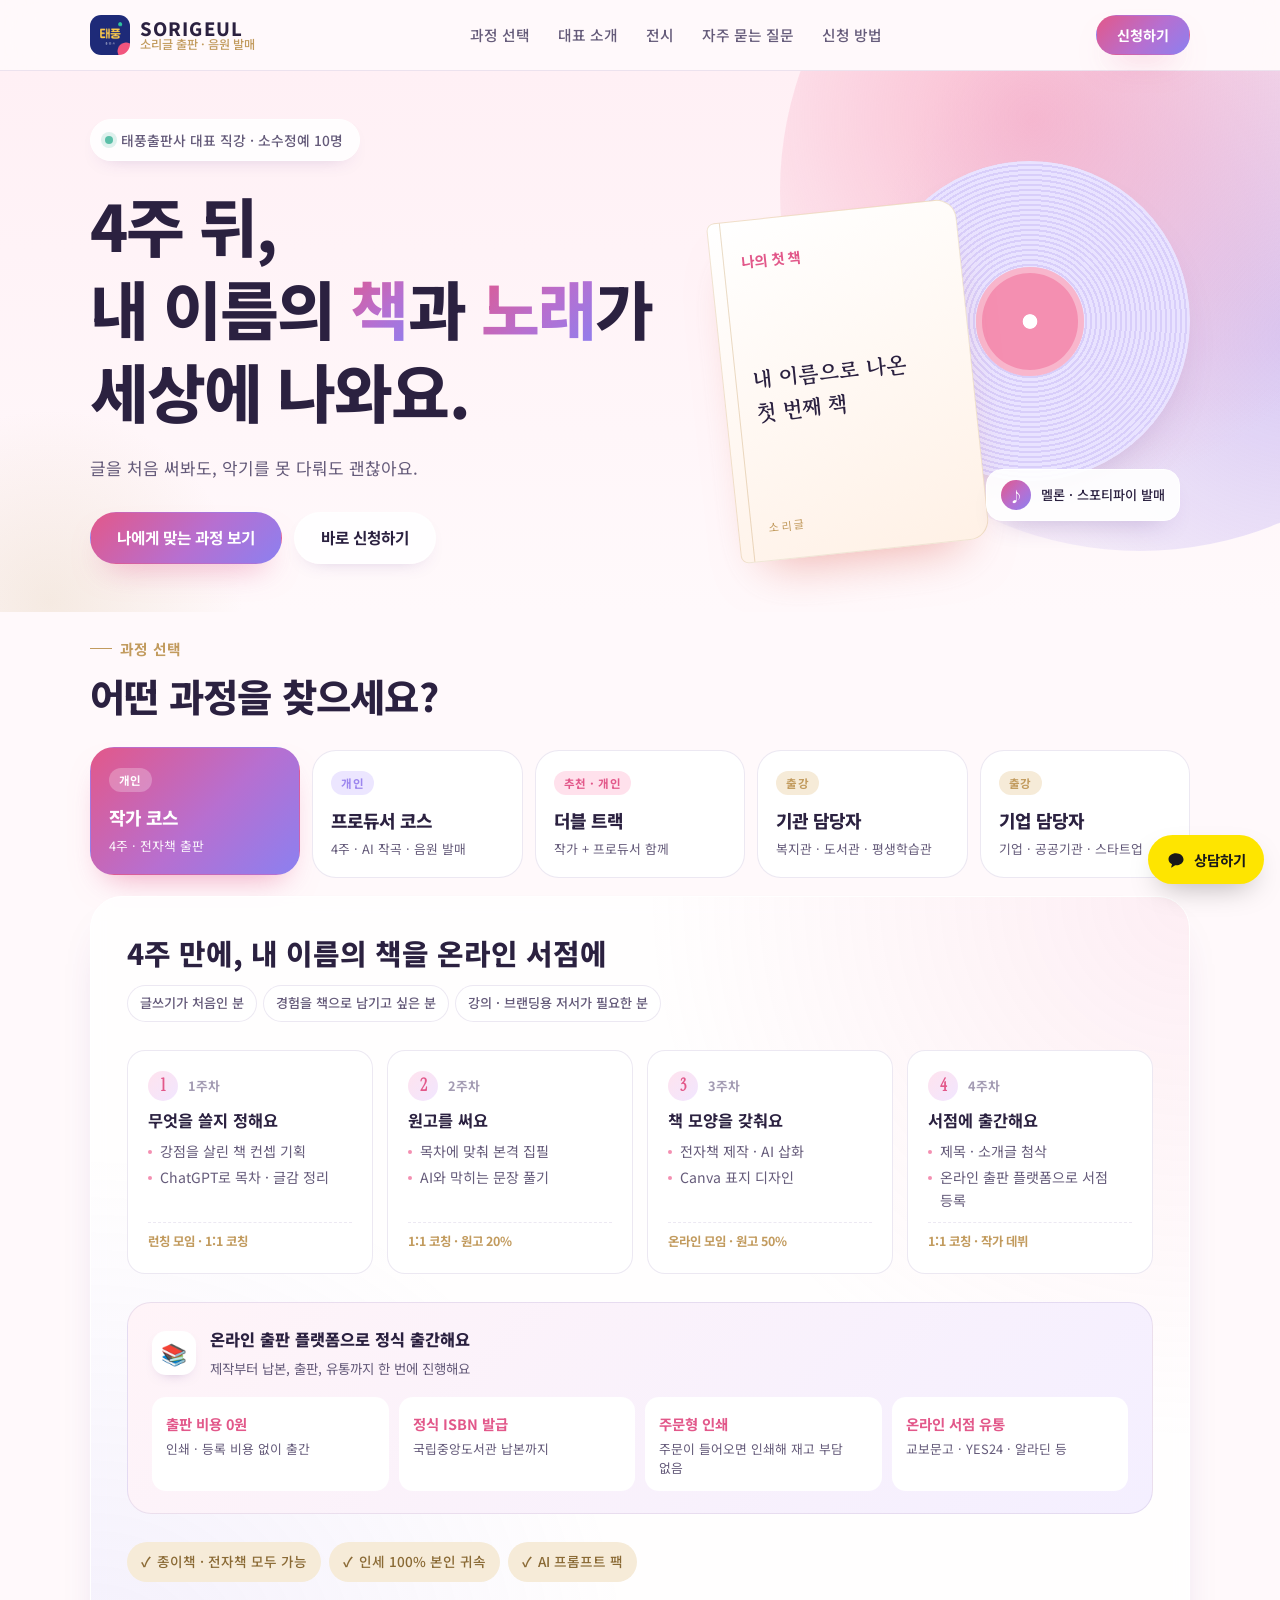
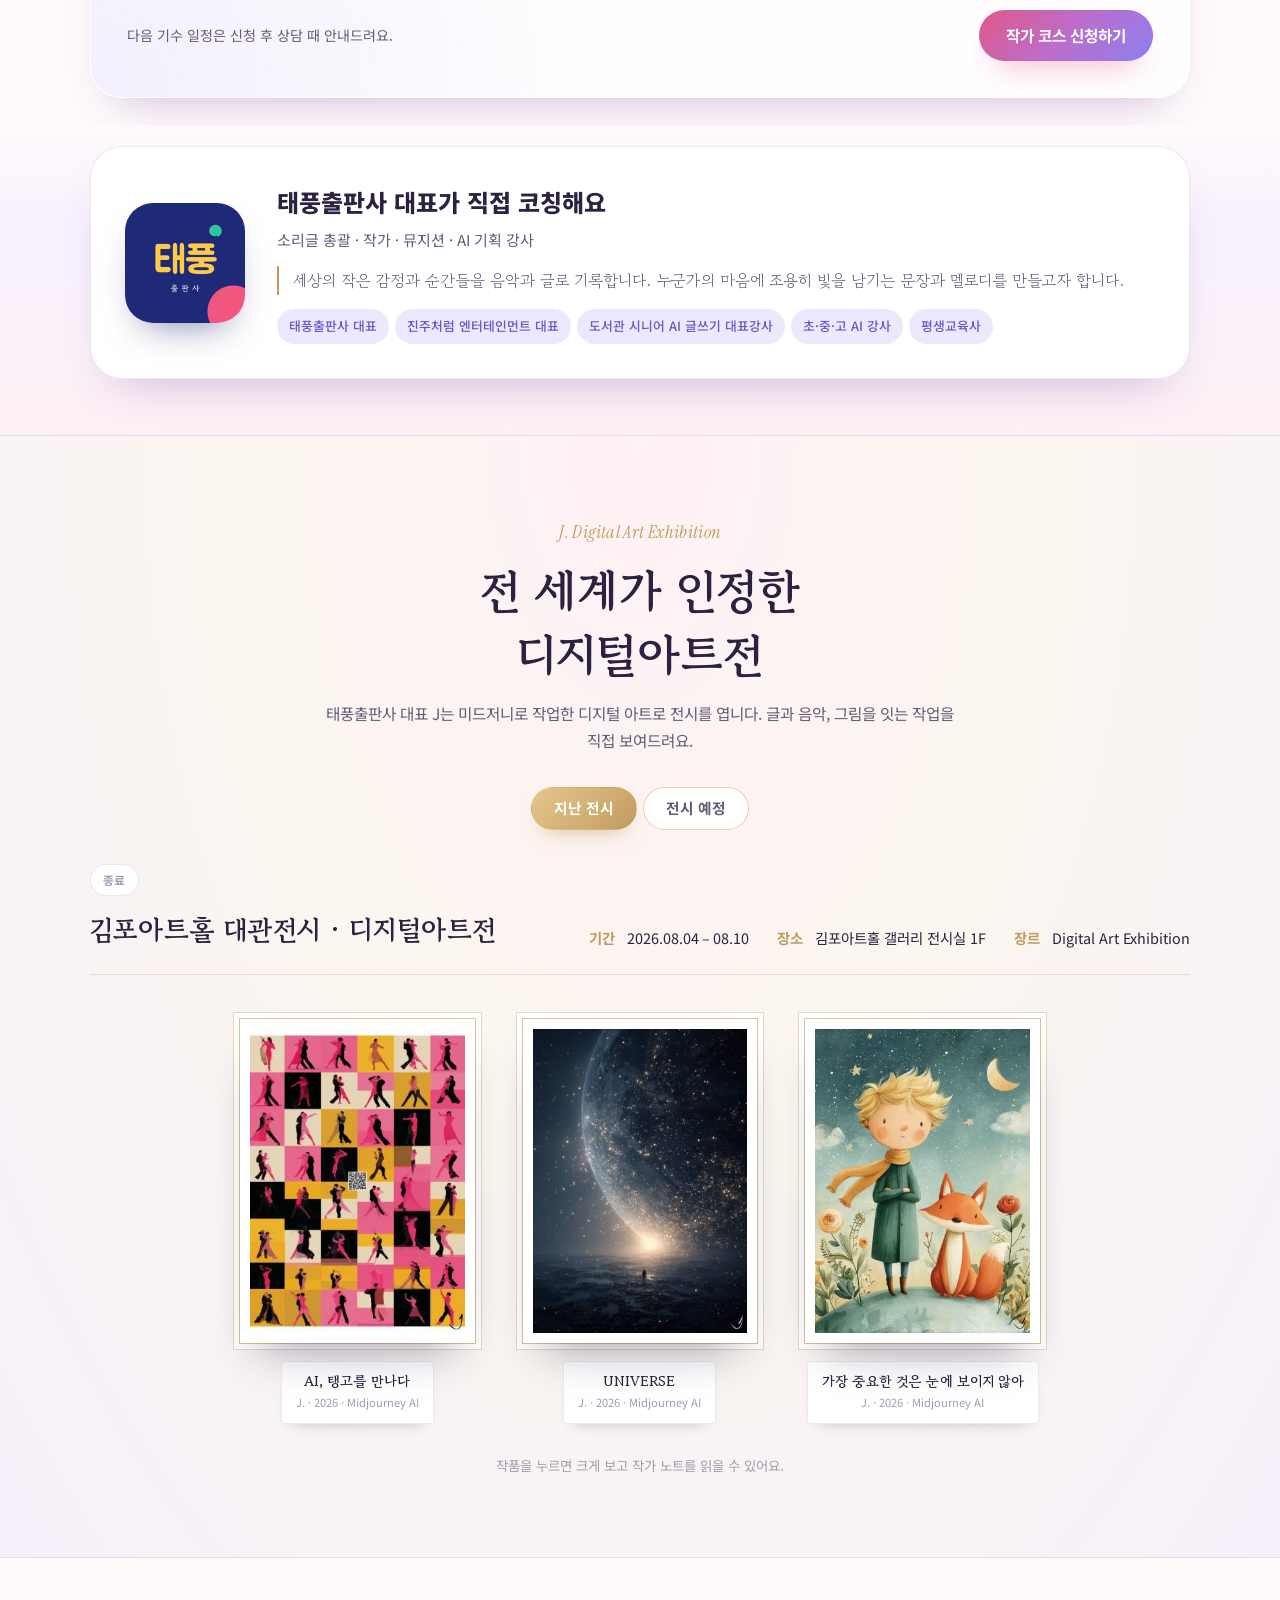
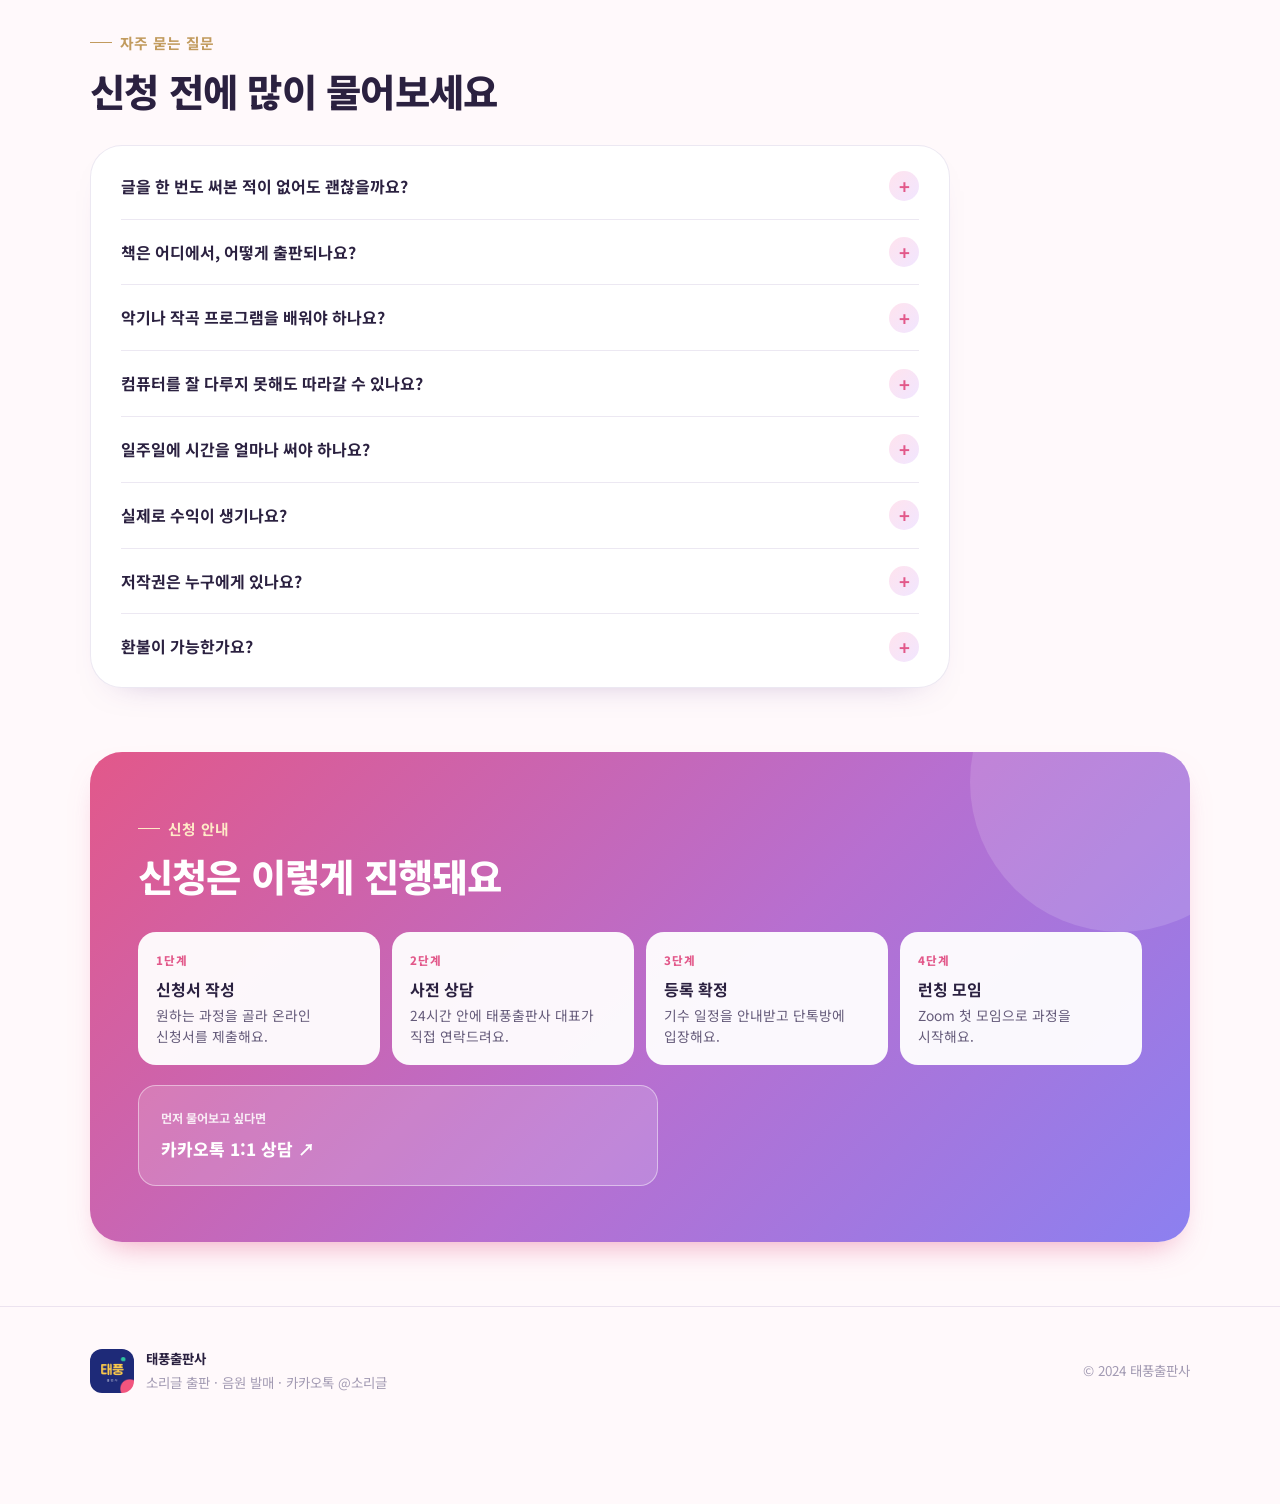
==== commit ee17f904: "코치 소개 라벨·이메일 문의 삭제, 장르 Digital Art Exhibition" ====
--- a/index.html
+++ b/index.html
@@ -400,7 +400,7 @@
 .flow li::before{counter-increment:s;content:counter(s) "단계";display:block;font-size:.72rem;font-weight:800;letter-spacing:.08em;color:var(--rose)}
 .flow b{display:block;font-weight:700;margin:4px 0 2px}
 .flow p{font-size:.86rem;color:var(--ink-2);line-height:1.55}
-.ways{display:grid;grid-template-columns:1fr 1fr;gap:12px;margin-top:20px}
+.ways{display:grid;grid-template-columns:1fr;gap:12px;margin-top:20px;max-width:520px}
 @media (max-width:900px){.ways{grid-template-columns:1fr}}
 .way{display:flex;flex-direction:column;gap:4px;padding:22px;border-radius:var(--r-md);background:rgba(255,255,255,.16);border:1px solid rgba(255,255,255,.45);text-decoration:none;color:#fff;min-width:0;transition:transform .2s ease}
 a.way:hover{transform:translateY(-3px)}
@@ -580,7 +580,6 @@
       <div class="director">
         <div class="dj"><img src="[data-uri]" alt="태풍출판사"></div>
         <div style="min-width:0">
-          <span class="eyebrow">코치 소개</span>
           <h3>태풍출판사 대표가 직접 코칭해요</h3>
           <p class="role">소리글 총괄 · 작가 · 뮤지션 · AI 기획 강사</p>
           <blockquote>세상의 작은 감정과 순간들을 음악과 글로 기록합니다. 누군가의 마음에 조용히 빛을 남기는 문장과 멜로디를 만들고자 합니다.</blockquote>
@@ -618,7 +617,7 @@
             <dl class="label-list">
               <div><dt>기간</dt><dd>공개 예정</dd></div>
               <div><dt>장소</dt><dd>공개 예정</dd></div>
-              <div><dt>장르</dt><dd>미드저니 ART · 미디어 아트</dd></div>
+              <div><dt>장르</dt><dd>Digital Art Exhibition</dd></div>
             </dl>
             <div class="next-cta">
               <a class="btn-gold" href="https://open.kakao.com/o/gw0LrtGi" target="_blank" rel="noopener">전시 소식 받기 ↗</a>
@@ -637,7 +636,7 @@
           <dl class="label-list inline">
             <div><dt>기간</dt><dd>2026.08.04 – 08.10</dd></div>
             <div><dt>장소</dt><dd>김포아트홀 갤러리 전시실 1F</dd></div>
-            <div><dt>장르</dt><dd>미드저니 ART</dd></div>
+            <div><dt>장르</dt><dd>Digital Art Exhibition</dd></div>
           </dl>
         </div>
         <div class="wall">
@@ -697,7 +696,6 @@
         </ol>
         <div class="ways">
           <a class="way" href="https://open.kakao.com/o/gw0LrtGi" target="_blank" rel="noopener"><small>먼저 물어보고 싶다면</small><b>카카오톡 1:1 상담 ↗</b></a>
-          <div class="way"><small>이메일 문의</small><b id="mail">jinokweb@gmail.com</b><button class="copy" id="copyMail" type="button">주소 복사</button></div>
         </div>
       </div>
     </div>
@@ -794,12 +792,6 @@
   document.addEventListener('click',function(e){if(!fs.hidden&&!e.target.closest('.fab-wrap'))setFab(false)});
   document.addEventListener('keydown',function(e){if(e.key==='Escape')setFab(false)});
 
-  var btn=document.getElementById('copyMail'), mail=document.getElementById('mail');
-  btn.addEventListener('click',function(){
-    function sel(){var r=document.createRange();r.selectNodeContents(mail);var s=getSelection();s.removeAllRanges();s.addRange(r);btn.textContent='선택됨';}
-    try{navigator.clipboard.writeText(mail.textContent).then(function(){btn.textContent='복사됨'},sel)}catch(e){sel()}
-    setTimeout(function(){btn.textContent='주소 복사'},2000);
-  });
 })();
 </script>
 
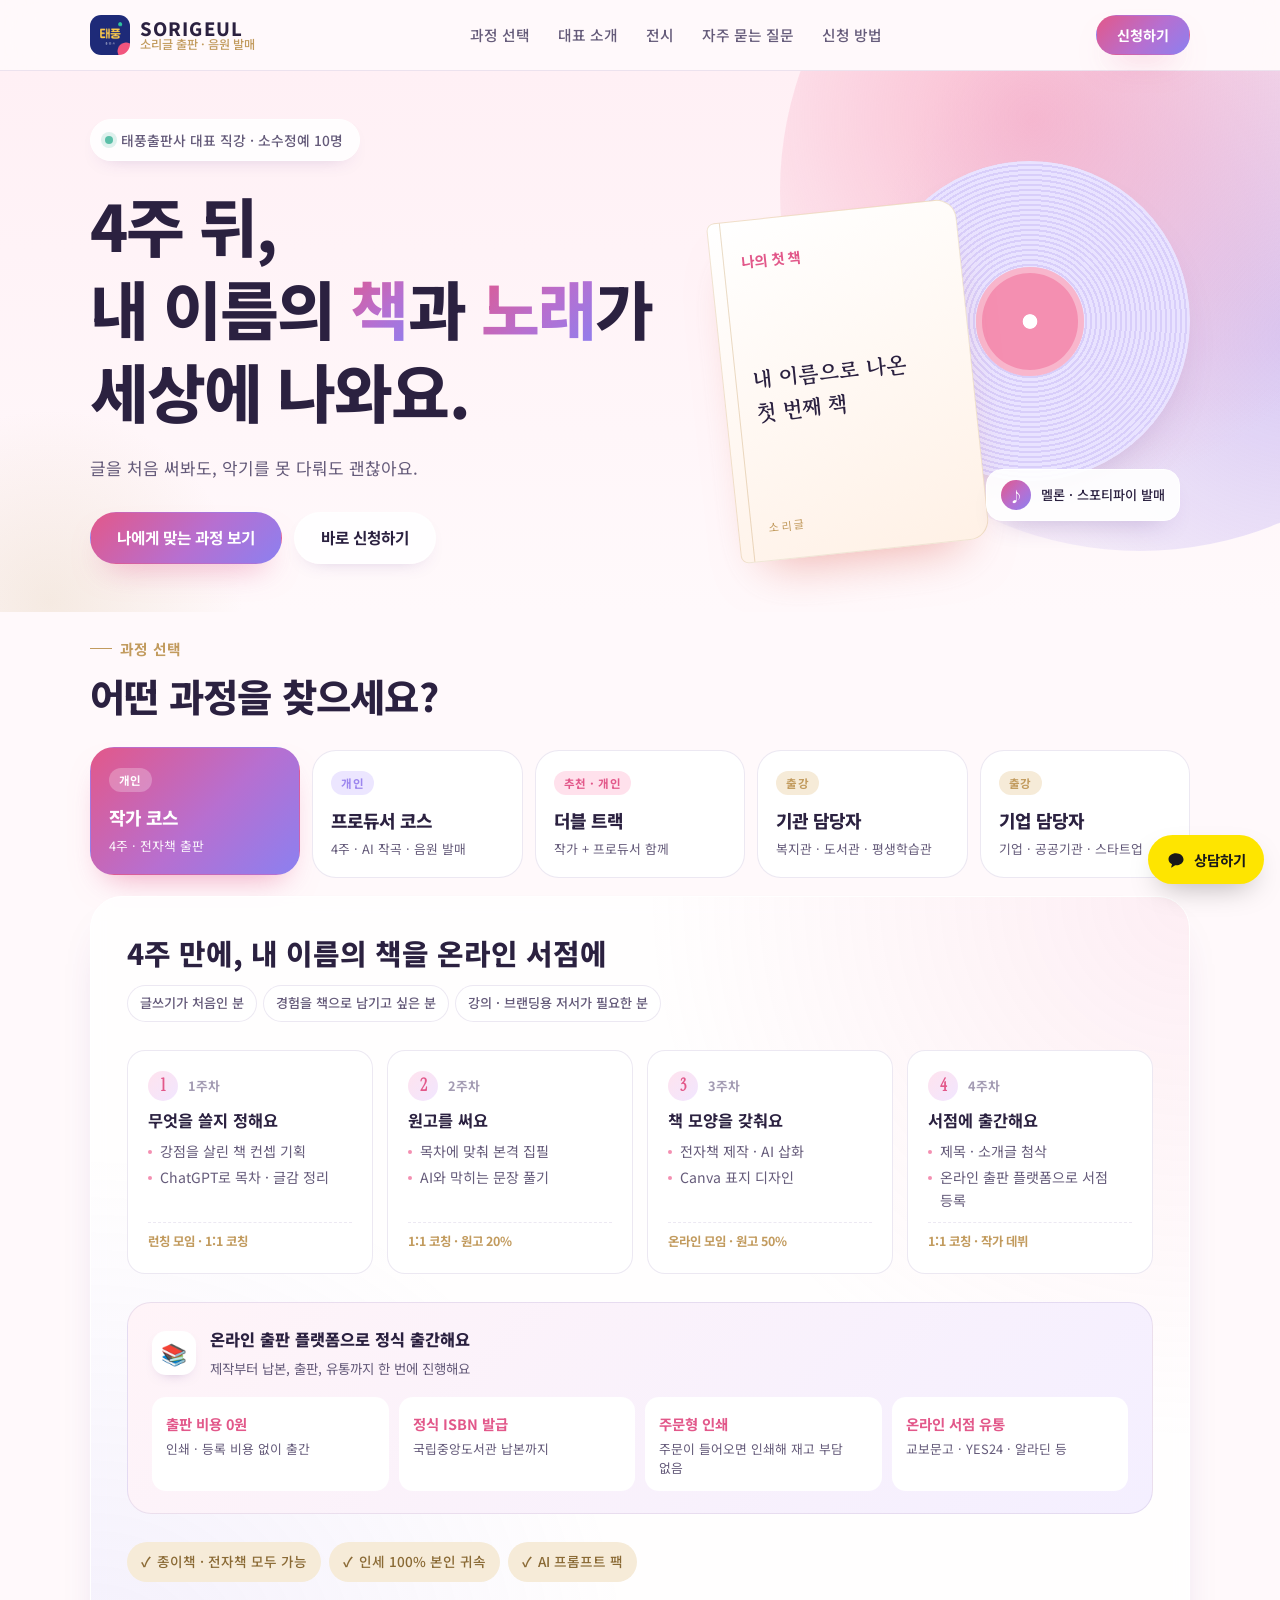
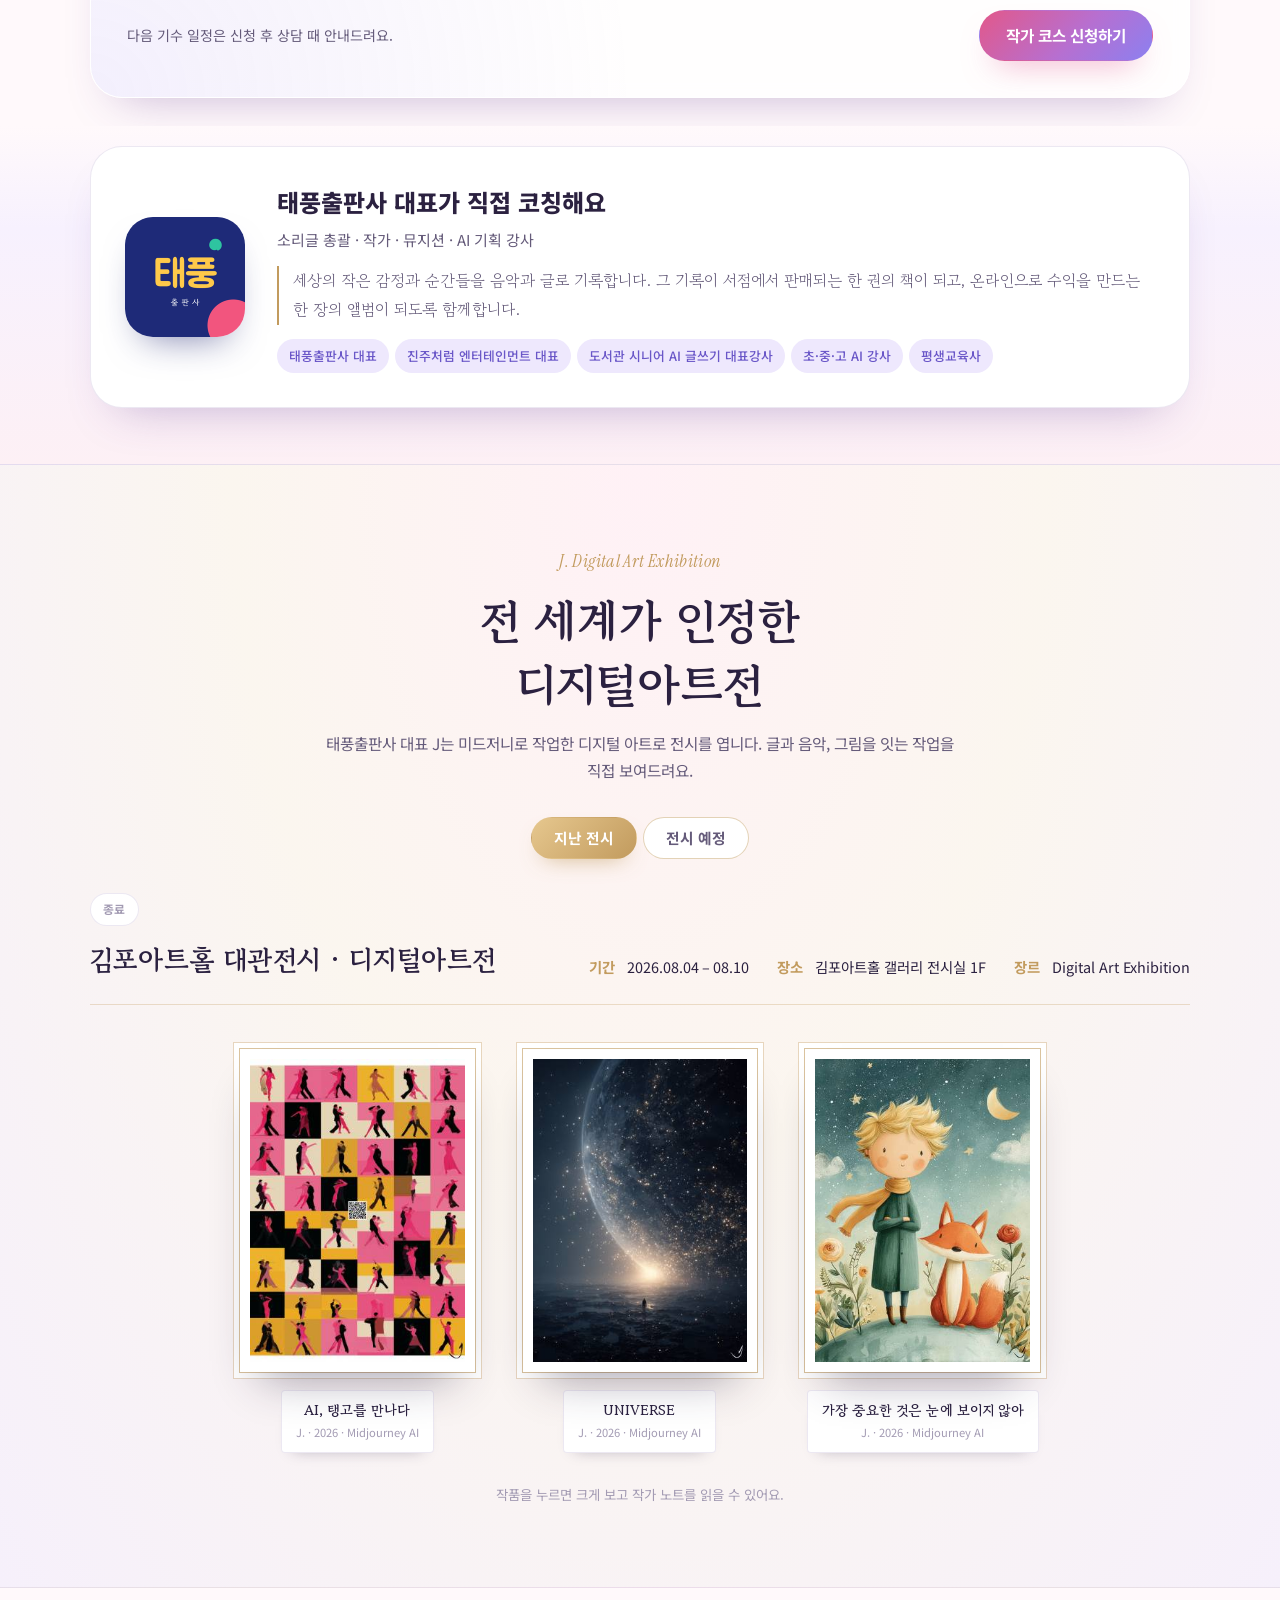
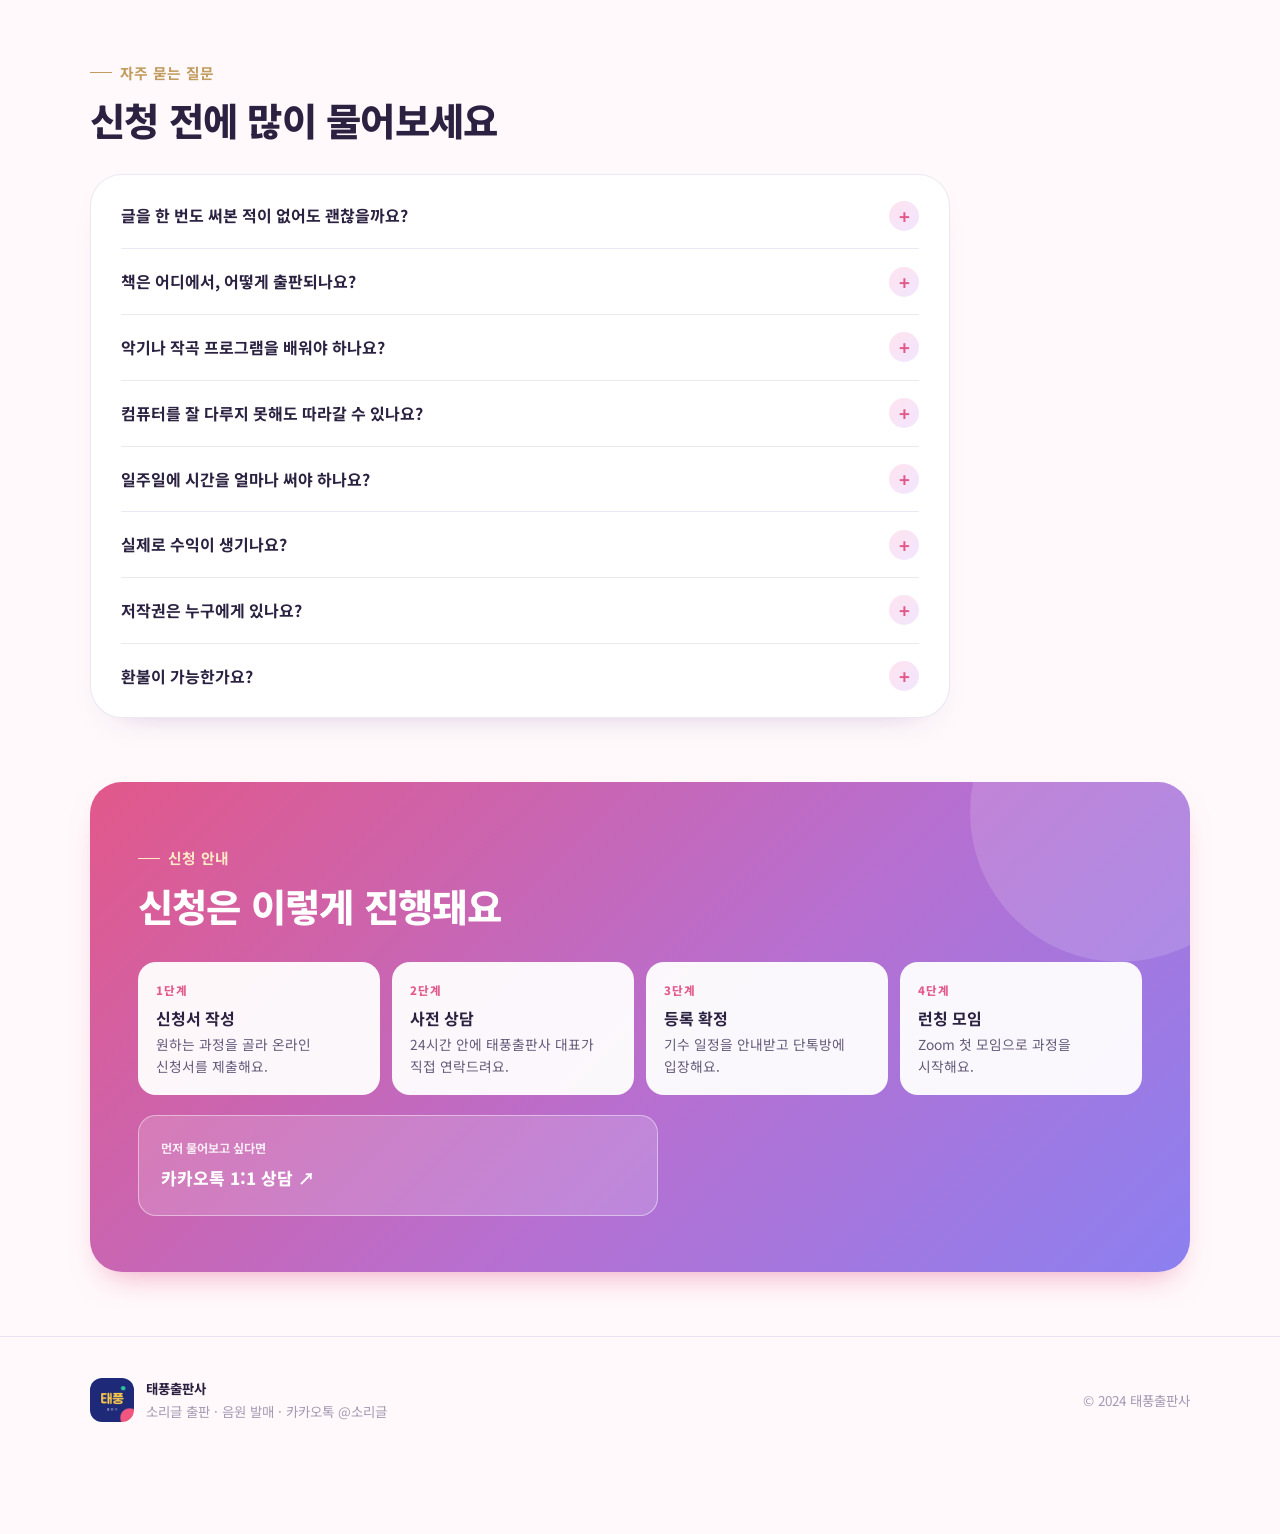
==== commit 54c6a7bc: "대표 소개 문장 수정" ====
--- a/index.html
+++ b/index.html
@@ -582,7 +582,7 @@
         <div style="min-width:0">
           <h3>태풍출판사 대표가 직접 코칭해요</h3>
           <p class="role">소리글 총괄 · 작가 · 뮤지션 · AI 기획 강사</p>
-          <blockquote>세상의 작은 감정과 순간들을 음악과 글로 기록합니다. 누군가의 마음에 조용히 빛을 남기는 문장과 멜로디를 만들고자 합니다.</blockquote>
+          <blockquote>세상의 작은 감정과 순간들을 음악과 글로 기록합니다. 그 기록이 서점에서 판매되는 한 권의 책이 되고, 온라인으로 수익을 만드는 한 장의 앨범이 되도록 함께합니다.</blockquote>
           <div class="creds"><span>태풍출판사 대표</span><span>진주처럼 엔터테인먼트 대표</span><span>도서관 시니어 AI 글쓰기 대표강사</span><span>초·중·고 AI 강사</span><span>평생교육사</span></div>
         </div>
       </div>
@@ -788,7 +788,7 @@
   function setFab(o){fs.hidden=!o;fb.setAttribute('aria-expanded',o);fl.textContent=o?'닫기':'상담하기';}
   fb.addEventListener('click',function(e){e.stopPropagation();setFab(fs.hidden)});
   fs.addEventListener('click',function(e){if(e.target.closest('a'))setFab(false)});
-  [].forEach.call(document.querySelectorAll('[data-consult]'),function(a){a.addEventListener('click',function(e){e.preventDefault();e.stopPropagation();if(typeof setMenu==='function')setMenu(false);setFab(true);});});
+  [].forEach.call(document.querySelectorAll('[data-consult],a[href*="open.kakao.com"]:not(.fs-opt)'),function(a){a.addEventListener('click',function(e){e.preventDefault();e.stopPropagation();if(typeof setMenu==='function')setMenu(false);setFab(true);});});
   document.addEventListener('click',function(e){if(!fs.hidden&&!e.target.closest('.fab-wrap'))setFab(false)});
   document.addEventListener('keydown',function(e){if(e.key==='Escape')setFab(false)});
 
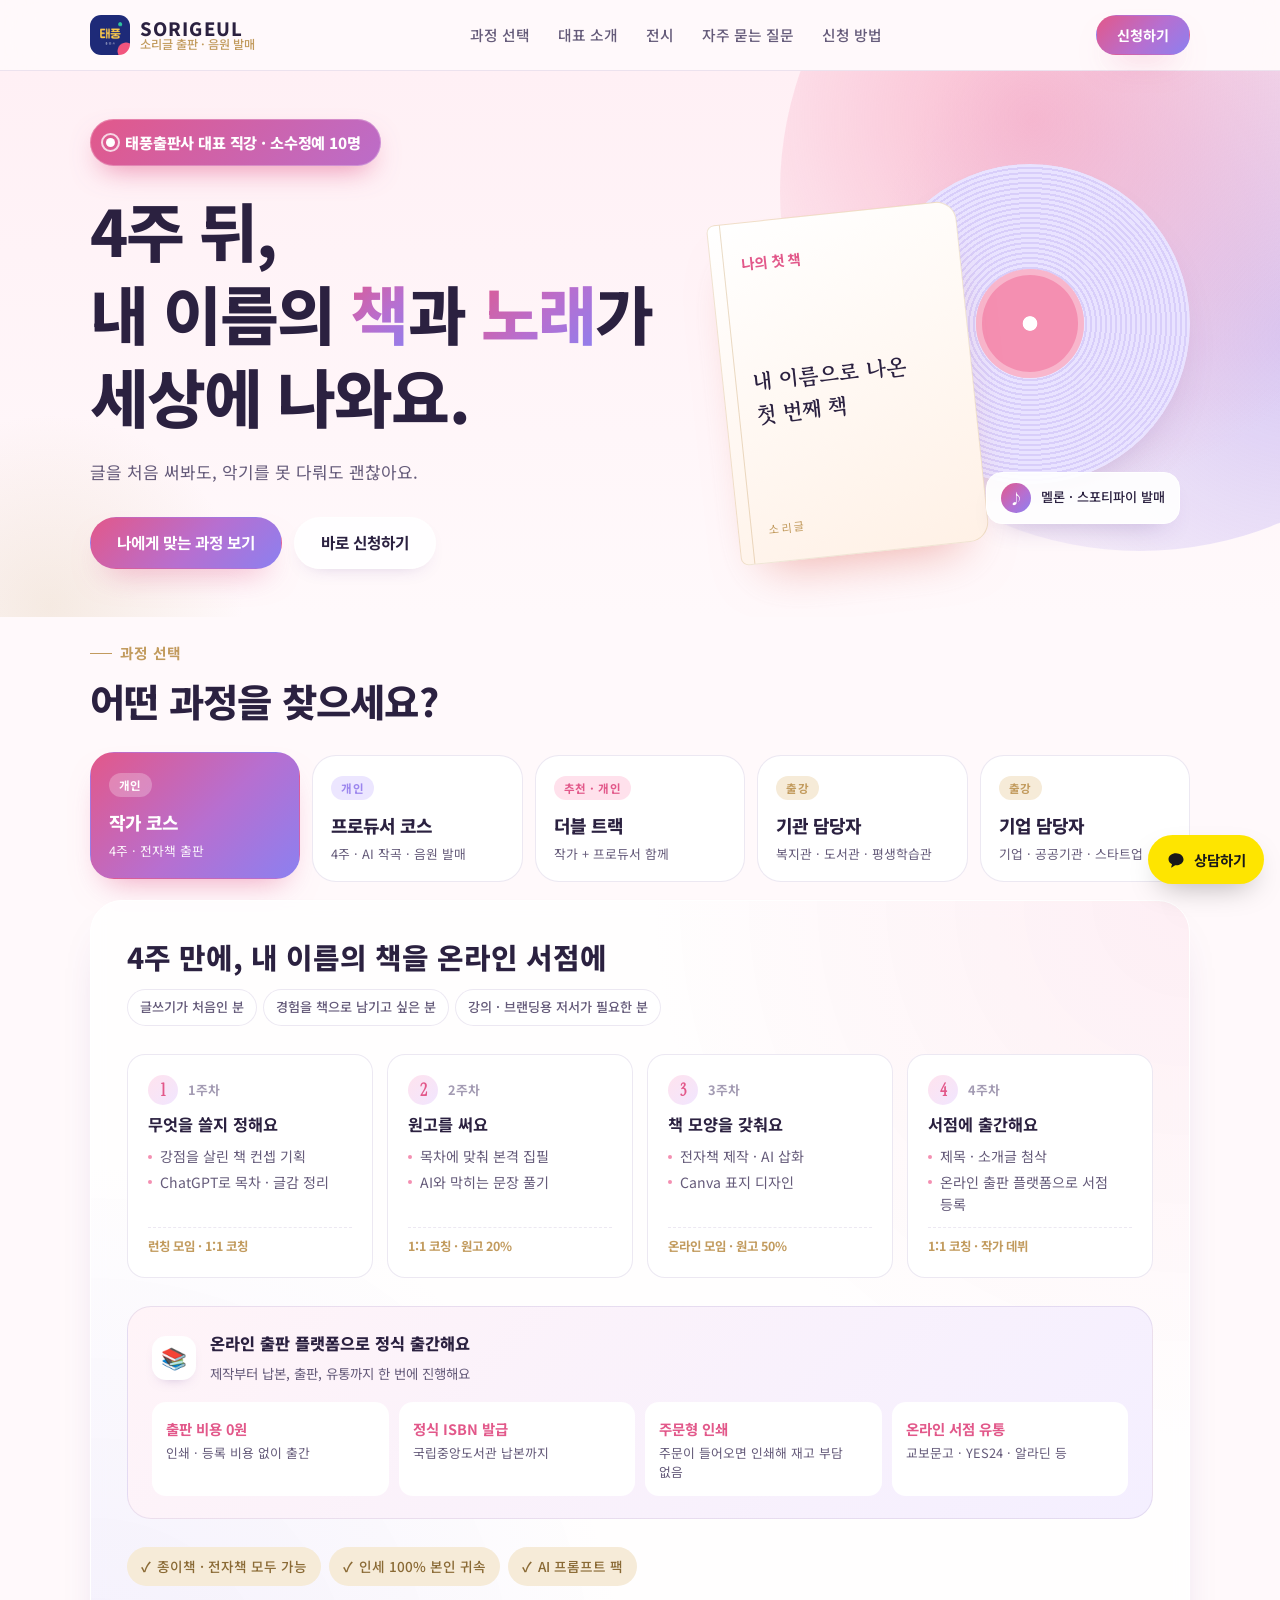
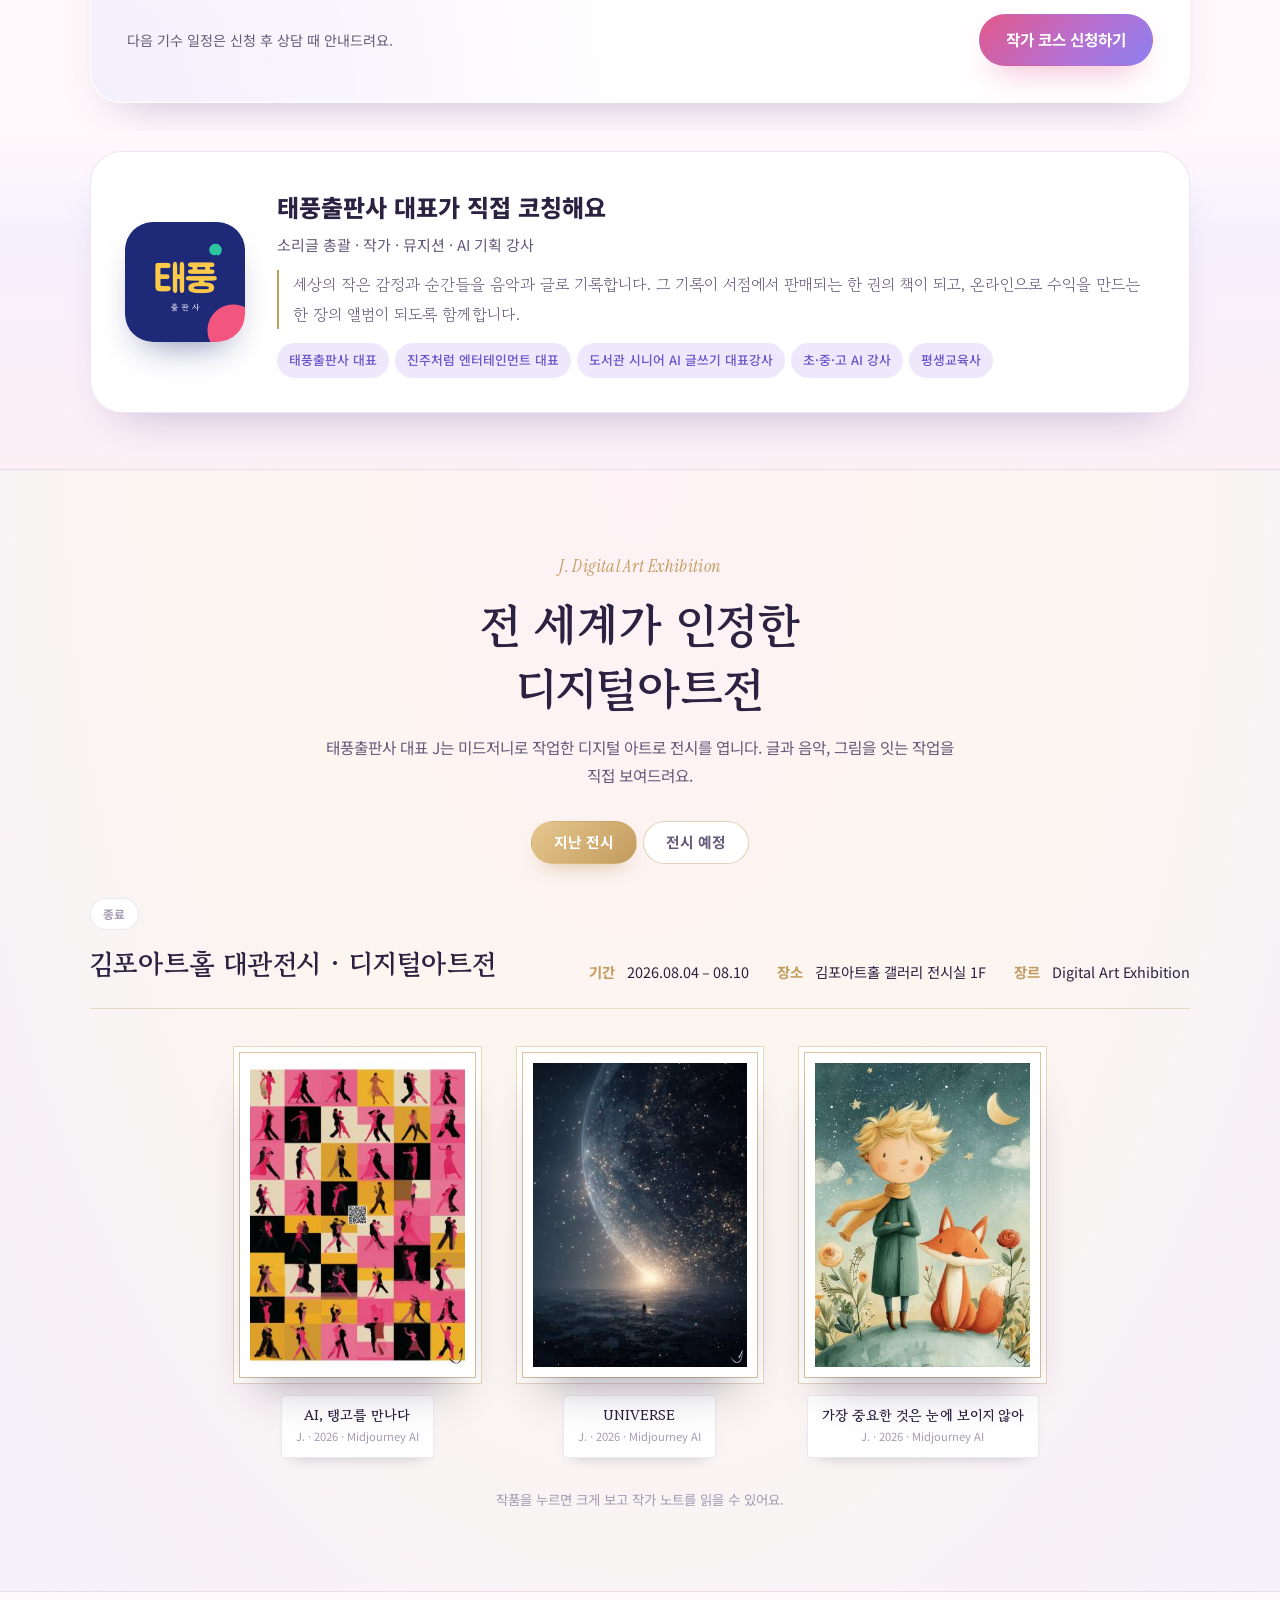
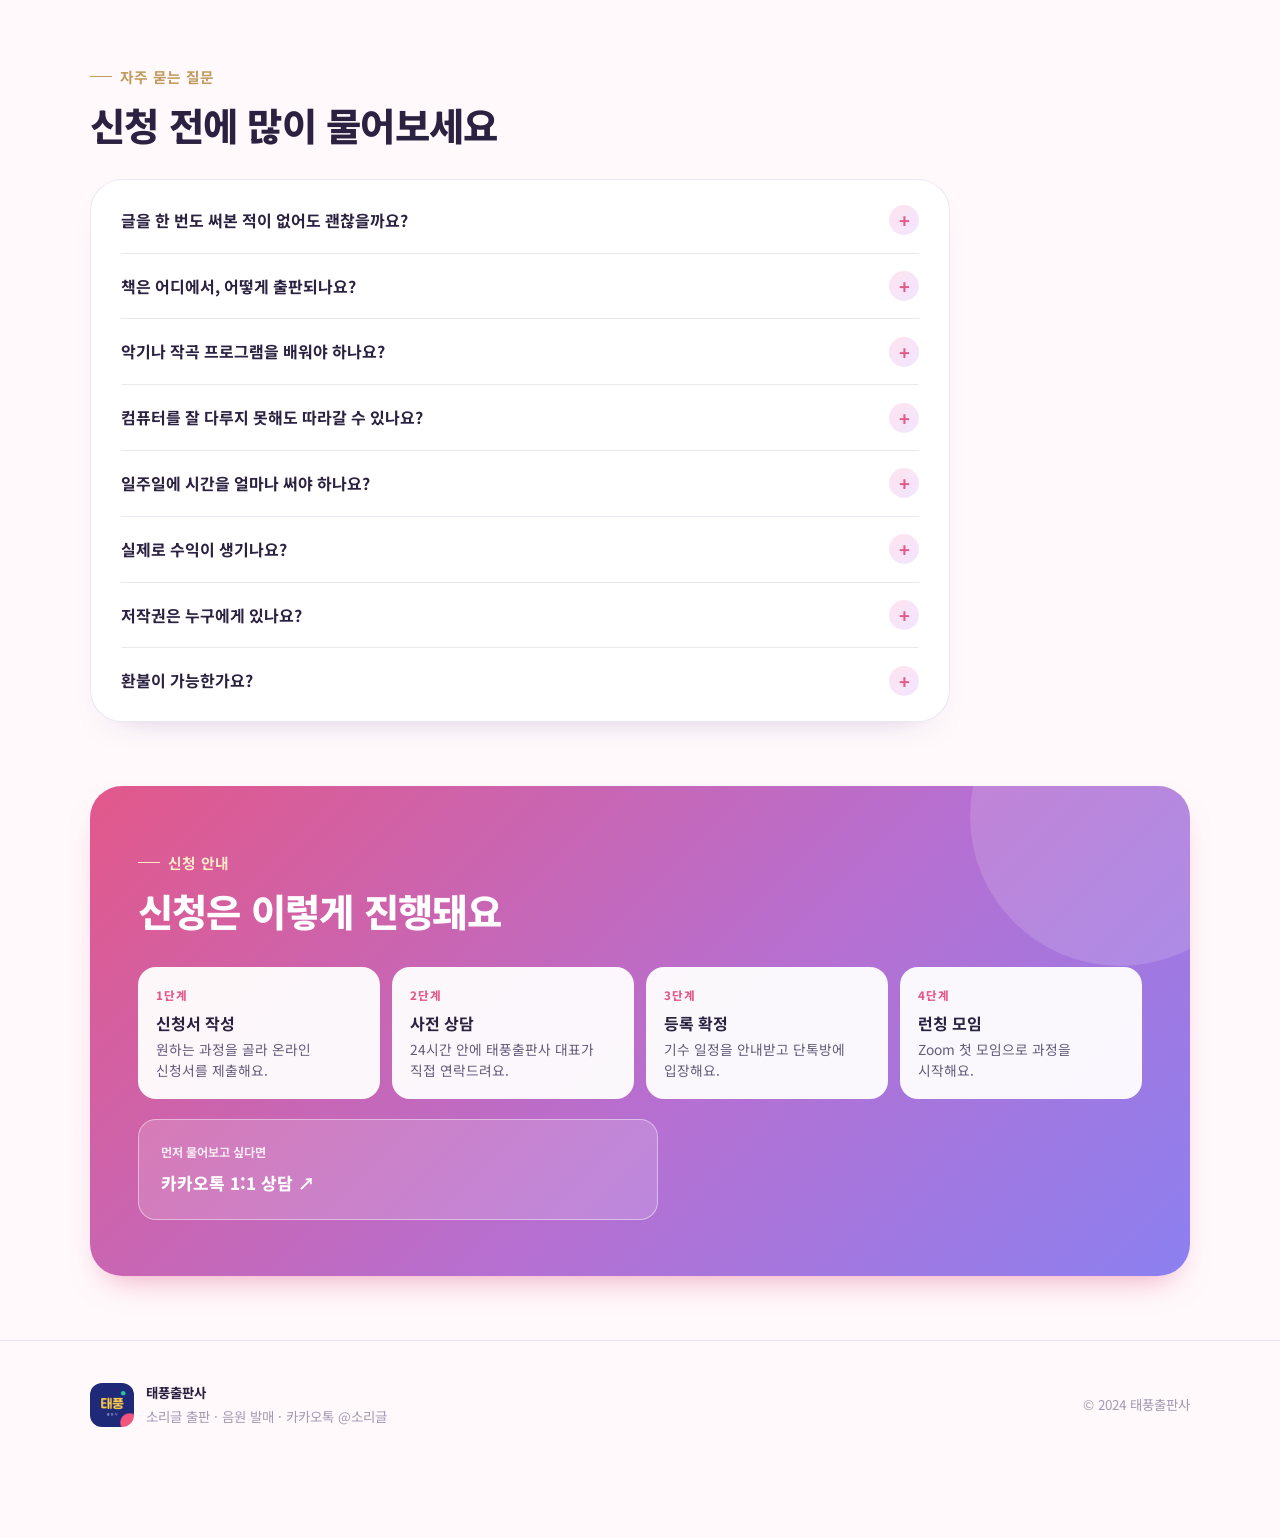
==== commit 22a9dd39: "상단 배지 강조 디자인" ====
--- a/index.html
+++ b/index.html
@@ -111,8 +111,11 @@
 .hero::after{content:"";position:absolute;width:420px;height:420px;left:-160px;bottom:-200px;border-radius:50%;background:radial-gradient(circle,rgba(194,155,94,.16),transparent 65%);pointer-events:none}
 .hero-grid{position:relative;z-index:1;display:grid;grid-template-columns:1.1fr .9fr;gap:40px;align-items:center}
 @media (max-width:900px){.hero-grid{grid-template-columns:1fr;gap:28px}}
-.badge{display:inline-flex;align-items:center;gap:8px;background:rgba(255,255,255,.88);border:1px solid #fff;border-radius:999px;padding:8px 16px 8px 10px;font-size:.86rem;font-weight:500;color:var(--ink-2);box-shadow:0 8px 20px -14px rgba(90,50,140,.35)}
-.badge i{width:8px;height:8px;border-radius:50%;background:var(--mint);box-shadow:0 0 0 4px rgba(91,191,168,.2);margin-left:4px}
+.badge{display:inline-flex;align-items:center;gap:10px;background:var(--grad);background-size:200% 200%;border:0;border-radius:999px;padding:10px 20px 10px 14px;font-size:.95rem;font-weight:800;letter-spacing:-.01em;color:#fff;box-shadow:0 12px 28px -10px rgba(226,88,138,.7),inset 0 0 0 1px rgba(255,255,255,.25);animation:badgeShine 6s ease-in-out infinite}
+@keyframes badgeShine{0%,100%{background-position:0% 50%}50%{background-position:100% 50%}}
+.badge i{position:relative;width:9px;height:9px;border-radius:50%;background:#fff;margin-left:2px}
+.badge i::after{content:"";position:absolute;inset:-5px;border-radius:50%;border:2px solid rgba(255,255,255,.75);animation:badgePing 1.8s ease-out infinite}
+@keyframes badgePing{0%{transform:scale(.5);opacity:1}100%{transform:scale(1.6);opacity:0}}
 .hero h1{font-weight:800;font-size:clamp(2.2rem,5.6vw,4rem);line-height:1.3;letter-spacing:-.03em;margin-top:22px}
 .hero h1 em{font-style:normal;background:var(--grad);-webkit-background-clip:text;background-clip:text;color:transparent}
 .hero .sub{margin-top:20px;font-size:1.06rem;color:var(--ink-2);max-width:40ch}
